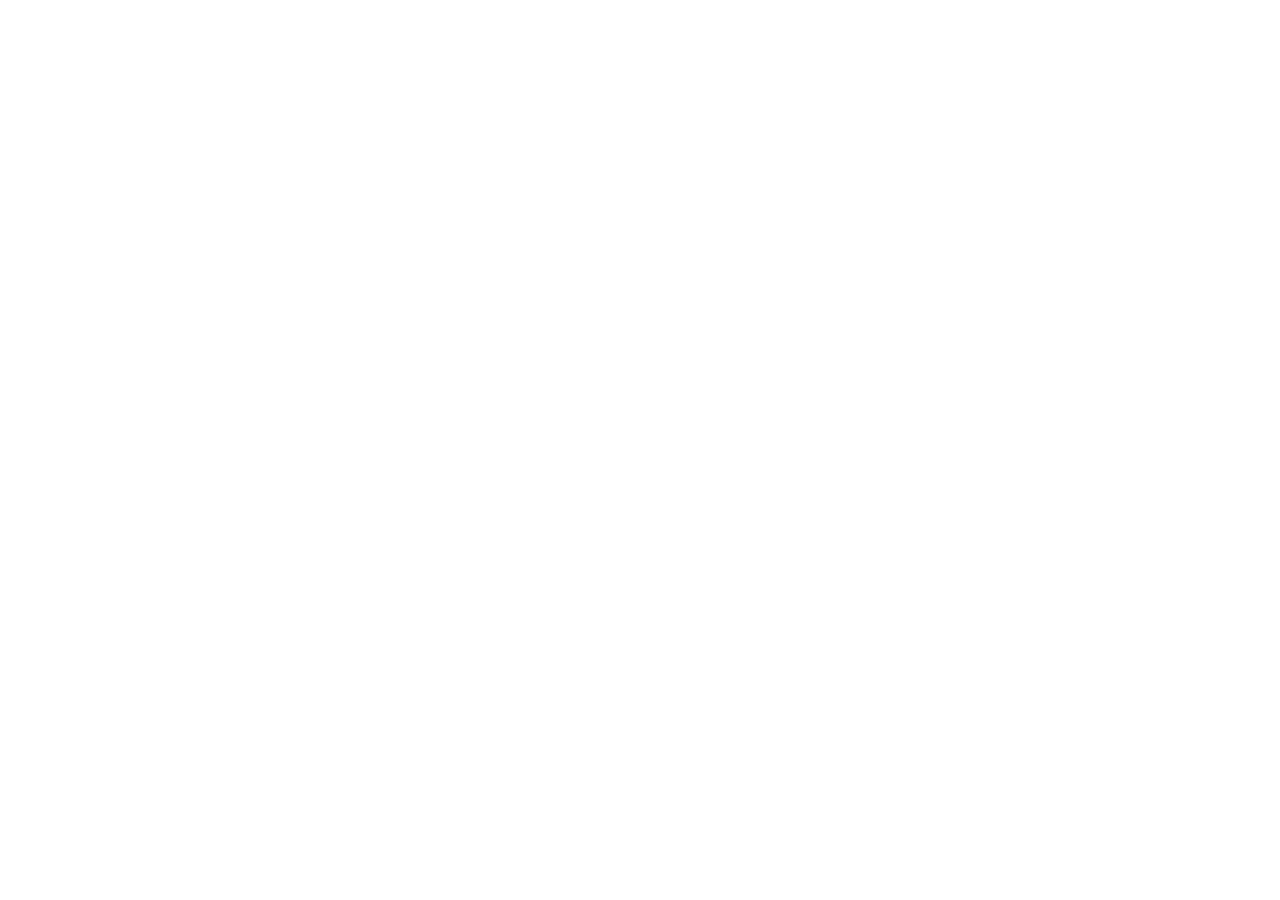
==== index.html @ 50081921 "Site updated: 2024-03-27 17:38:12" ====
<!DOCTYPE html>
<html lang="zh-Hans">

<head>
  <meta http-equiv="content-type" content="text/html; charset=utf-8">
<meta name="x5-fullscreen" content="true">
<meta name="full-screen" content="yes">
<meta name="theme-color" content="#317EFB" />
<meta content="width=device-width, initial-scale=1.0, maximum-scale=5.0, user-scalable=0" name="viewport">
<meta name="description" content="programming">
<meta property="og:type" content="website">
<meta property="og:title" content="Myblog">
<meta property="og:url" content="https://didiaoww.github.io/rpc.github.io/index.html">
<meta property="og:site_name" content="Myblog">
<meta property="og:description" content="programming">
<meta property="og:locale">
<meta property="article:author" content="rpc">
<meta name="twitter:card" content="summary">


<title >Myblog</title>

<!-- Favicon -->

    <link href='/rpc.github.io/img/Image_1709825479120.jpg?v=2.1.0-beta.2' rel='icon' type='image/png' sizes='16x16' ></link>


    <link href='/rpc.github.io/img/Image_1709825479120.jpg?v=2.1.0-beta.2' rel='icon' type='image/png' sizes='32x32' ></link>




<!-- Plugin -->




    
<link rel="stylesheet" href="/rpc.github.io/css/plugins/bootstrap.row.css">

    
<link rel="stylesheet" href="https://unpkg.com/@fancyapps/ui@4.0/dist/fancybox.css">

    
    




<!-- Icon -->

    
<link rel="stylesheet" href="/rpc.github.io/css/plugins/font-awesome.min.css">




<!-- Variable -->
<script>window.ASYNC_CONFIG = {"hostname":"didiaoww.github.io","author":"rpc","root":"/rpc.github.io/","typed_text":[" good study,day day up"],"theme_version":"2.1.0-beta.2","theme":{"switch":true,"default":"style-light"},"favicon":{"logo":"/img/Image_1709825479120.jpg","icon16":"/img/Image_1709825479120.jpg","icon32":"/img/Image_1709825479120.jpg","appleTouchIcon":null,"webmanifest":null,"visibilitychange":false,"hidden":"/failure.ico","showText":"(/≧▽≦/)咦！又好了！","hideText":"(●—●)喔哟，崩溃啦！"},"i18n":{"placeholder":"搜索文章...","empty":"找不到您查询的内容: ${query}","hits":"找到 ${hits} 条结果","hits_time":"找到 ${hits} 条结果（用时 ${time} 毫秒）","author":"本文作者：","copyright_link":"本文链接：","copyright_license_title":"版权声明：","copyright_license_content":"本博客所有文章除特别声明外，均默认采用 undefined 许可协议。","copy_success":"复制成功","copy_failure":"复制失败","open_read_mode":"进入阅读模式","exit_read_mode":"退出阅读模式","notice_outdate_message":"距离上次更新已经 undefined 天了, 文章内容可能已经过时。","just":"刚刚","min":"分钟前","hour":"小时前","day":"天前","month":"个月前"},"swup":false,"plugin":{"flickr_justified_gallery":"https://unpkg.com/flickr-justified-gallery@latest/dist/fjGallery.min.js"},"icons":{"sun":"far fa-sun","moon":"far fa-moon","play":"fas fa-play","email":"far fa-envelope","next":"fas fa-arrow-right","calendar":"far fa-calendar-alt","clock":"far fa-clock","user":"far fa-user","back_top":"fas fa-arrow-up","close":"fas fa-times","search":"fas fa-search","reward":"fas fa-hand-holding-usd","user_tag":"fas fa-user-alt","toc_tag":"fas fa-th-list","read":"fas fa-book-reader","arrows":"fas fa-arrows-alt-h","double_arrows":"fas fa-angle-double-down","copy":"fas fa-copy"},"icontype":"font","highlight":{"plugin":"prismjs","theme":true,"copy":true,"lang":true,"title":"default","height_limit":false}};</script>
<script id="async-page-config">window.PAGE_CONFIG = {"isPost":false,"isHome":true,"postUpdate":"2024-03-27 17:38:06"};</script>

<!-- Theme mode css -->
<link data-swup-theme rel="stylesheet" href="/rpc.github.io/css/index.css?v=2.1.0-beta.2" id="trm-switch-style">
<script>
    let defaultMode = ASYNC_CONFIG.theme.default !=='auto' ?  ASYNC_CONFIG.theme.default : (window.matchMedia("(prefers-color-scheme: light)").matches ? 'style-light' : 'style-dark')
    let catchMode = localStorage.getItem('theme-mode') || defaultMode;
    let type = catchMode === 'style-dark' ? 'add' : 'remove';
    document.documentElement.classList[type]('dark')
</script>

<!-- CDN -->


    
    



<!-- Site Analytics -->
 
<meta name="generator" content="Hexo 7.1.1"></head>

<body>

  <!-- app wrapper -->
  <div class="trm-app-frame">

    <!-- page preloader -->
    <div class="trm-preloader">
    <div class="trm-holder">
        <div class="preloader">
            <div></div>
            <div></div>
            <div></div>
            <div></div>
            <div></div>
            <div></div>
            <div></div>
            <div></div>
            <div></div>
            <div></div>
        </div>
    </div>
</div>
    <!-- page preloader end -->

    <!-- change mode preloader -->
    <div class="trm-mode-swich-animation-frame">
    <div class="trm-mode-swich-animation">
        <i class="i-sun"><i class="iconfont far fa-sun"></i></i>
        <div class="trm-horizon"></div>
        <i class="i-moon"><i class="iconfont far fa-moon"></i></i>
    </div>
</div>
    <!-- change mode preloader end -->

      <!-- scroll container -->
      <div id="trm-dynamic-content" class="trm-swup-animation">
        <div id="trm-scroll-container" class="trm-scroll-container" style="opacity: 0">
            <!-- top bar -->
            <header class="trm-top-bar">
	<div class="container">
		<div class="trm-left-side">
			<!-- logo -->
<a href="/rpc.github.io/" class="trm-logo-frame trm-anima-link">
    
        <img alt="logo" src="/rpc.github.io/img/Image_1709825479120.jpg">
    
    
        <div class="trm-logo-text">
            r<span>pc</span>
        </div>
    
</a>
<!-- logo end -->
		</div>
		<div class="trm-right-side">
			<!-- menu -->
<div class="trm-menu">
    <nav>
        <ul>
            
            <li class="menu-item-has-children current-menu-item">
                <a  href="/rpc.github.io/" target="">
                    首页
                </a>
                
            </li>
            
            <li class="menu-item-has-children ">
                <a  href="/rpc.github.io/archives/" target="">
                    归档
                </a>
                
            </li>
            
        </ul>
    </nav>
</div>
<!-- menu end -->
			
    <!-- mode switcher place -->
    <div class="trm-mode-switcher-place">
        <div class="trm-mode-switcher">
            <i class="iconfont far fa-sun"></i>
            <input class="tgl tgl-light" id="trm-swich" type="checkbox">
            <label class="trm-swich" for="trm-swich"></label>
            <i class="iconfont far fa-moon"></i>
        </div>
    </div>
    <!-- mode switcher place end -->

			
		</div>
		<div class="trm-menu-btn">
			<span></span>
		</div>
	</div>
</header>
            <!-- top bar end -->

            <!-- body -->
            <div class="trm-content-start">
    <!-- banner -->
    <div class="trm-banner">
    
    <!-- banner cover -->
    <img style="object-position:top;object-fit:cover;" alt="banner" class="trm-banner-cover" src="/rpc.github.io/img/banner.png">
    <!-- banner cover end -->
    

    <!-- banner content -->
    <div class="trm-banner-content trm-overlay">
        <div class="container">
            <div class="row">
                
                <div class="col-lg-4"></div>
                
                <div class="col-lg-8">

                    <!-- banner title -->
                    <div class="trm-banner-text ">
                        <div class="trm-label trm-mb-20">
                            Hi my new friend!
                        </div>
                        <h1 class="trm-mb-30 trm-hsmb-font">
                            树深时见鹿，<br>溪午不闻钟。
                        </h1>

                        
                            <ul class="trm-breadcrumbs trm-label">
                                <li>
                                    <a href="/rpc.github.io/" class="trm-anima-link">Home</a>
                                </li>
                                <li>
                                    <span>
                                        index.html
                                    </span>
                                </li>
                            </ul>
                        
                    </div>
                    <!-- banner title end -->

                    <!-- scroll hint -->
                    <span id="scroll-triger" class="trm-scroll-hint-frame">
                        <div class="trm-scroll-hint"></div>
                        <span class="trm-label">Scroll down</span>
                    </span>
                    <!-- scroll hint end -->

                </div>
            </div>
        </div>
    </div>
    <!-- banner content end -->
</div>
    <!-- banner end -->
    <div class="container">
        <div class="row">
            
                <div id="page-sidebar" class="col-lg-4 hidden-sm">
                    <!-- main card -->
                    <div class="trm-main-card-frame trm-sidebar">
    <div class="trm-main-card"> 
        <!-- card header -->
<div class="trm-mc-header">
    <div class="trm-avatar-frame trm-mb-20">
        <img alt="Avatar" class="trm-avatar" src="/rpc.github.io/img/Image_1709819783188.jpg">
    </div>
    <h5 class="trm-name trm-mb-15">
        低调
    </h5>
    
        <div class="trm-label">
            good
            <span class="trm-typed-text">
                <!-- Words for theme.user.typedText -->
            </span>
        </div>
    
</div>
<!-- card header end -->
        <!-- sidebar social -->

<div class="trm-divider trm-mb-40 trm-mt-40"></div>
<div class="trm-social">
    
        <a href="https://github.com" title="Github" rel="nofollow" target="_blank">
            <i class="iconfont fab fa-github"></i>
        </a>
    
</div>

<!-- sidebar social end -->
        <!-- info -->
<div class="trm-divider trm-mb-40 trm-mt-40"></div>
<ul class="trm-table trm-mb-20">
    
        <li>
            <div class="trm-label">
                come on:
            </div>
            <div class="trm-label trm-label-light">
                up
            </div>
        </li>
    
</ul>
<!-- info end -->

        
    <div class="trm-divider trm-mb-40 trm-mt-40"></div>
    <!-- action button -->
    <div class="text-center">
        <a href="mailto:admin@imalun.com" class="trm-btn">
            联系我
            <i class="iconfont far fa-envelope"></i>
        </a>
    </div>
    <!-- action button end -->

    </div>
</div>
                    <!-- main card end -->
                </div>
            
            <div id="page-content" class="col-lg-8">
                <div class="trm-content" id="trm-content">
                    <!-- categories -->

    <div class="row hidden-sm">
        
        
    </div>

<!-- categories end -->

<!-- newest publications -->
<div class="row">
    
        <div class="col-lg-12">
            <!-- title -->
            <h5 class="trm-title-with-divider">
                最近发布 
                <span data-number="01"></span>
            </h5>
        </div>
    
    
        <div class="col-lg-6">
    <div class="trm-blog-card trm-scroll-animation">
        <a href="/rpc.github.io/2024/03/27/%E5%AD%A6%E4%B9%A0/" class="trm-cover-frame trm-anima-link">
            
            
                <img alt="cover" class="no-fancybox" src="https://www.logosc.cn/uploads/resources/2018/11/29/1543459457_thumb.jpg">
            
        </a>
        
            <div class="trm-top">置顶</div>
        
        <div class="trm-card-descr">
            <div class="trm-label trm-category trm-mb-20">
                <a href=" #.">
                    未分类
                </a>
            </div>
            <h5>
                <a href="/rpc.github.io/2024/03/27/%E5%AD%A6%E4%B9%A0/" class="trm-anima-link">
                    3.27学习内容
                </a>
            </h5>
            <div class="trm-divider trm-mb-20 trm-mt-20"></div>
            <ul class="trm-card-data trm-label">
                <li>24/03/27</li>
                <li>17:03</li>
                
                
            </ul>
        </div>
    </div>
</div>
    
</div>
<!-- newest publications end -->


    <div class="trm-pagination">
        <span class="page-number current">1</span>
    </div>


                    <div class="trm-divider footer-divider"></div>

                    <!-- footer -->
                    <footer class="trm-scroll-animation">

    

    

    
        <div class="trm-footer-item">
            <span>
                由 <a href="https://hexo.io" target="_blank" rel="noopener">Hexo</a> 驱动 v7.1.1
            </span>
            <span class="footer-separator" data-separator=" | "></span>
            <span> 
                主题 - 
                <a rel="noopener" href='https://github.com/MaLuns/hexo-theme-async' target='_blank'>Async</a>
                v2.1.0-beta.2
            </span>
        </div>
      

     

     
</footer>
 
                    <!-- footer end -->

                </div>
            </div>
        </div>
    </div>
</div>
            <!-- body end -->

            

            
<div class="trm-fixed-container">
    
        <div class="trm-fixed-btn post-toc-btn" data-title="目录">
            <i class="iconfont fas fa-th-list"></i>
        </div>
    
    
    
    <div id="trm-back-top" class="trm-fixed-btn" data-title="回到顶部">
        <i class="iconfont fas fa-arrow-up"></i>
    </div>
</div>
        </div>
      </div>
      <!-- scroll container end -->
  </div>
  <!-- app wrapper end -->

  
  <!-- Plugin -->




    
    
<script src="https://unpkg.com/@fancyapps/ui@4.0/dist/fancybox.umd.js"></script>

    

    
        <script src="/rpc.github.io/js/plugins/typing.js?v=2.1.0-beta.2"></script>
    

    

    <!-- 数学公式 -->
    

    <!-- 评论插件 -->
    



<!-- CDN -->


    

    

    




    <!-- Service Worker -->
    
    <!-- baidu push -->
    


<script id="async-script" src="/rpc.github.io/js/main.js?v=2.1.0-beta.2"></script>

</body>

</html>
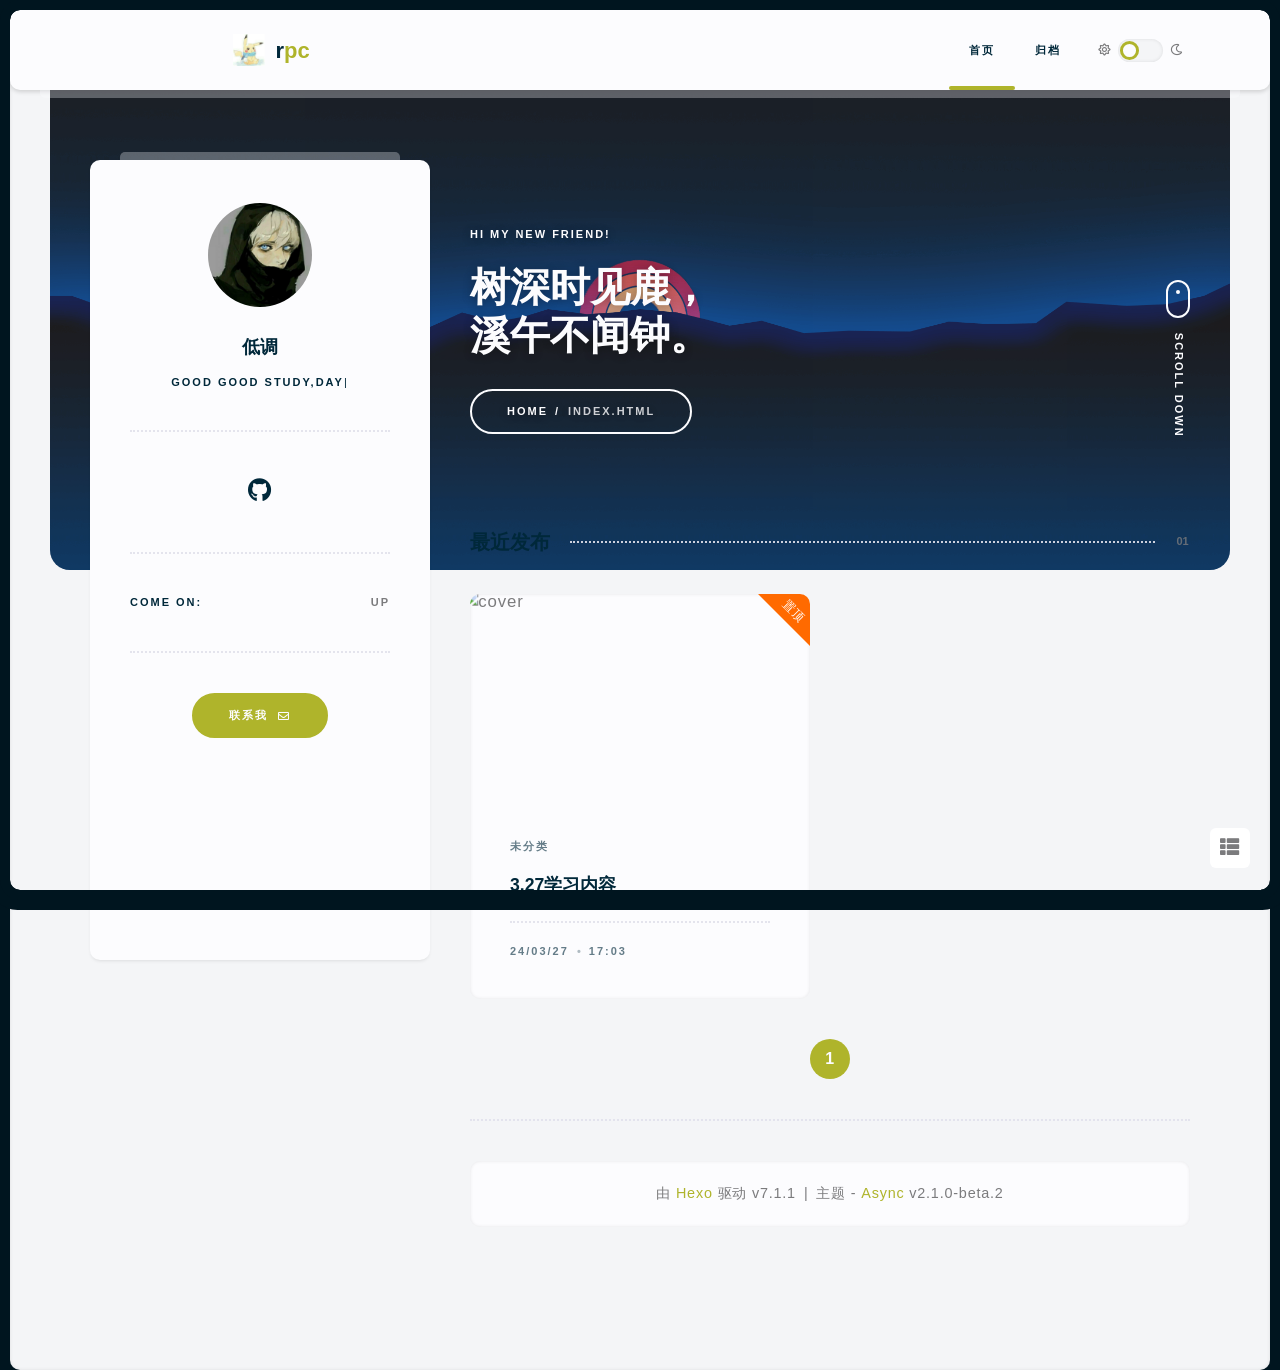
==== commit 18aae8a5: "Site updated: 2024-04-10 13:56:00" ====
--- a/index.html
+++ b/index.html
@@ -10,7 +10,7 @@
 <meta name="description" content="programming">
 <meta property="og:type" content="website">
 <meta property="og:title" content="Myblog">
-<meta property="og:url" content="https://didiaoww.github.io/rpc.github.io/index.html">
+<meta property="og:url" content="https://didiaoww.github.io/index.html">
 <meta property="og:site_name" content="Myblog">
 <meta property="og:description" content="programming">
 <meta property="og:locale">
@@ -22,10 +22,10 @@
 
 <!-- Favicon -->
 
-    <link href='/rpc.github.io/img/Image_1709825479120.jpg?v=2.1.0-beta.2' rel='icon' type='image/png' sizes='16x16' ></link>
-
-
-    <link href='/rpc.github.io/img/Image_1709825479120.jpg?v=2.1.0-beta.2' rel='icon' type='image/png' sizes='32x32' ></link>
+    <link href='/img/Image_1709825479120.jpg?v=2.1.0-beta.2' rel='icon' type='image/png' sizes='16x16' ></link>
+
+
+    <link href='/img/Image_1709825479120.jpg?v=2.1.0-beta.2' rel='icon' type='image/png' sizes='32x32' ></link>
 
 
 
@@ -36,7 +36,7 @@
 
 
     
-<link rel="stylesheet" href="/rpc.github.io/css/plugins/bootstrap.row.css">
+<link rel="stylesheet" href="/css/plugins/bootstrap.row.css">
 
     
 <link rel="stylesheet" href="https://unpkg.com/@fancyapps/ui@4.0/dist/fancybox.css">
@@ -50,17 +50,17 @@
 <!-- Icon -->
 
     
-<link rel="stylesheet" href="/rpc.github.io/css/plugins/font-awesome.min.css">
+<link rel="stylesheet" href="/css/plugins/font-awesome.min.css">
 
 
 
 
 <!-- Variable -->
-<script>window.ASYNC_CONFIG = {"hostname":"didiaoww.github.io","author":"rpc","root":"/rpc.github.io/","typed_text":[" good study,day day up"],"theme_version":"2.1.0-beta.2","theme":{"switch":true,"default":"style-light"},"favicon":{"logo":"/img/Image_1709825479120.jpg","icon16":"/img/Image_1709825479120.jpg","icon32":"/img/Image_1709825479120.jpg","appleTouchIcon":null,"webmanifest":null,"visibilitychange":false,"hidden":"/failure.ico","showText":"(/≧▽≦/)咦！又好了！","hideText":"(●—●)喔哟，崩溃啦！"},"i18n":{"placeholder":"搜索文章...","empty":"找不到您查询的内容: ${query}","hits":"找到 ${hits} 条结果","hits_time":"找到 ${hits} 条结果（用时 ${time} 毫秒）","author":"本文作者：","copyright_link":"本文链接：","copyright_license_title":"版权声明：","copyright_license_content":"本博客所有文章除特别声明外，均默认采用 undefined 许可协议。","copy_success":"复制成功","copy_failure":"复制失败","open_read_mode":"进入阅读模式","exit_read_mode":"退出阅读模式","notice_outdate_message":"距离上次更新已经 undefined 天了, 文章内容可能已经过时。","just":"刚刚","min":"分钟前","hour":"小时前","day":"天前","month":"个月前"},"swup":false,"plugin":{"flickr_justified_gallery":"https://unpkg.com/flickr-justified-gallery@latest/dist/fjGallery.min.js"},"icons":{"sun":"far fa-sun","moon":"far fa-moon","play":"fas fa-play","email":"far fa-envelope","next":"fas fa-arrow-right","calendar":"far fa-calendar-alt","clock":"far fa-clock","user":"far fa-user","back_top":"fas fa-arrow-up","close":"fas fa-times","search":"fas fa-search","reward":"fas fa-hand-holding-usd","user_tag":"fas fa-user-alt","toc_tag":"fas fa-th-list","read":"fas fa-book-reader","arrows":"fas fa-arrows-alt-h","double_arrows":"fas fa-angle-double-down","copy":"fas fa-copy"},"icontype":"font","highlight":{"plugin":"prismjs","theme":true,"copy":true,"lang":true,"title":"default","height_limit":false}};</script>
-<script id="async-page-config">window.PAGE_CONFIG = {"isPost":false,"isHome":true,"postUpdate":"2024-03-27 17:38:06"};</script>
+<script>window.ASYNC_CONFIG = {"hostname":"didiaoww.github.io","author":"rpc","root":"/","typed_text":[" good study,day day up"],"theme_version":"2.1.0-beta.2","theme":{"switch":true,"default":"style-light"},"favicon":{"logo":"/img/Image_1709825479120.jpg","icon16":"/img/Image_1709825479120.jpg","icon32":"/img/Image_1709825479120.jpg","appleTouchIcon":null,"webmanifest":null,"visibilitychange":false,"hidden":"/failure.ico","showText":"(/≧▽≦/)咦！又好了！","hideText":"(●—●)喔哟，崩溃啦！"},"i18n":{"placeholder":"搜索文章...","empty":"找不到您查询的内容: ${query}","hits":"找到 ${hits} 条结果","hits_time":"找到 ${hits} 条结果（用时 ${time} 毫秒）","author":"本文作者：","copyright_link":"本文链接：","copyright_license_title":"版权声明：","copyright_license_content":"本博客所有文章除特别声明外，均默认采用 undefined 许可协议。","copy_success":"复制成功","copy_failure":"复制失败","open_read_mode":"进入阅读模式","exit_read_mode":"退出阅读模式","notice_outdate_message":"距离上次更新已经 undefined 天了, 文章内容可能已经过时。","just":"刚刚","min":"分钟前","hour":"小时前","day":"天前","month":"个月前"},"swup":false,"plugin":{"flickr_justified_gallery":"https://unpkg.com/flickr-justified-gallery@latest/dist/fjGallery.min.js"},"icons":{"sun":"far fa-sun","moon":"far fa-moon","play":"fas fa-play","email":"far fa-envelope","next":"fas fa-arrow-right","calendar":"far fa-calendar-alt","clock":"far fa-clock","user":"far fa-user","back_top":"fas fa-arrow-up","close":"fas fa-times","search":"fas fa-search","reward":"fas fa-hand-holding-usd","user_tag":"fas fa-user-alt","toc_tag":"fas fa-th-list","read":"fas fa-book-reader","arrows":"fas fa-arrows-alt-h","double_arrows":"fas fa-angle-double-down","copy":"fas fa-copy"},"icontype":"font","highlight":{"plugin":"prismjs","theme":true,"copy":true,"lang":true,"title":"default","height_limit":false}};</script>
+<script id="async-page-config">window.PAGE_CONFIG = {"isPost":false,"isHome":true,"postUpdate":"2024-04-10 13:55:56"};</script>
 
 <!-- Theme mode css -->
-<link data-swup-theme rel="stylesheet" href="/rpc.github.io/css/index.css?v=2.1.0-beta.2" id="trm-switch-style">
+<link data-swup-theme rel="stylesheet" href="/css/index.css?v=2.1.0-beta.2" id="trm-switch-style">
 <script>
     let defaultMode = ASYNC_CONFIG.theme.default !=='auto' ?  ASYNC_CONFIG.theme.default : (window.matchMedia("(prefers-color-scheme: light)").matches ? 'style-light' : 'style-dark')
     let catchMode = localStorage.getItem('theme-mode') || defaultMode;
@@ -122,9 +122,9 @@
 	<div class="container">
 		<div class="trm-left-side">
 			<!-- logo -->
-<a href="/rpc.github.io/" class="trm-logo-frame trm-anima-link">
-    
-        <img alt="logo" src="/rpc.github.io/img/Image_1709825479120.jpg">
+<a href="/" class="trm-logo-frame trm-anima-link">
+    
+        <img alt="logo" src="/img/Image_1709825479120.jpg">
     
     
         <div class="trm-logo-text">
@@ -141,14 +141,14 @@
         <ul>
             
             <li class="menu-item-has-children current-menu-item">
-                <a  href="/rpc.github.io/" target="">
+                <a  href="/" target="">
                     首页
                 </a>
                 
             </li>
             
             <li class="menu-item-has-children ">
-                <a  href="/rpc.github.io/archives/" target="">
+                <a  href="/archives/" target="">
                     归档
                 </a>
                 
@@ -185,7 +185,7 @@
     <div class="trm-banner">
     
     <!-- banner cover -->
-    <img style="object-position:top;object-fit:cover;" alt="banner" class="trm-banner-cover" src="/rpc.github.io/img/banner.png">
+    <img style="object-position:top;object-fit:cover;" alt="banner" class="trm-banner-cover" src="/img/banner.png">
     <!-- banner cover end -->
     
 
@@ -210,7 +210,7 @@
                         
                             <ul class="trm-breadcrumbs trm-label">
                                 <li>
-                                    <a href="/rpc.github.io/" class="trm-anima-link">Home</a>
+                                    <a href="/" class="trm-anima-link">Home</a>
                                 </li>
                                 <li>
                                     <span>
@@ -246,7 +246,7 @@
         <!-- card header -->
 <div class="trm-mc-header">
     <div class="trm-avatar-frame trm-mb-20">
-        <img alt="Avatar" class="trm-avatar" src="/rpc.github.io/img/Image_1709819783188.jpg">
+        <img alt="Avatar" class="trm-avatar" src="/img/Image_1709819783188.jpg">
     </div>
     <h5 class="trm-name trm-mb-15">
         低调
@@ -330,7 +330,7 @@
     
         <div class="col-lg-6">
     <div class="trm-blog-card trm-scroll-animation">
-        <a href="/rpc.github.io/2024/03/27/%E5%AD%A6%E4%B9%A0/" class="trm-cover-frame trm-anima-link">
+        <a href="/2024/03/27/3.27%E5%AD%A6%E4%B9%A0/" class="trm-cover-frame trm-anima-link">
             
             
                 <img alt="cover" class="no-fancybox" src="https://www.logosc.cn/uploads/resources/2018/11/29/1543459457_thumb.jpg">
@@ -346,7 +346,7 @@
                 </a>
             </div>
             <h5>
-                <a href="/rpc.github.io/2024/03/27/%E5%AD%A6%E4%B9%A0/" class="trm-anima-link">
+                <a href="/2024/03/27/3.27%E5%AD%A6%E4%B9%A0/" class="trm-anima-link">
                     3.27学习内容
                 </a>
             </h5>
@@ -441,7 +441,7 @@
     
 
     
-        <script src="/rpc.github.io/js/plugins/typing.js?v=2.1.0-beta.2"></script>
+        <script src="/js/plugins/typing.js?v=2.1.0-beta.2"></script>
     
 
     
@@ -472,7 +472,7 @@
     
 
 
-<script id="async-script" src="/rpc.github.io/js/main.js?v=2.1.0-beta.2"></script>
+<script id="async-script" src="/js/main.js?v=2.1.0-beta.2"></script>
 
 </body>
 
--- a/css/index.css
+++ b/css/index.css
@@ -0,0 +1,3284 @@
+:root .trm-dark-icon {
+  display: none;
+}
+:root.dark .trm-dark-icon {
+  display: block;
+}
+:root.dark .trm-light-icon {
+  display: none;
+}
+:root {
+  --primary: #afb42b;
+  --primary-70: rgba(175, 180, 43, 0.7);
+  --primary-50: rgba(175, 180, 43, 0.5);
+  --primary-30: rgba(175, 180, 43, 0.3);
+  --primary-weak: #c0ca33;
+  --primary-weak-50: rgba(192, 202, 51, 0.5);
+  --body-color: #7B7B7D;
+  --body-color-5: rgba(123, 123, 125, 0.05);
+  --body-bg-color: #00151f;
+  --theme-color: #00283a;
+  --theme-bg-color: #fcfcfe;
+  --theme-bg-color-80: rgba(252, 252, 254, 0.8);
+  --theme-bg2-color: #f4f5f7;
+  --box-shadow: 0 2px 4px -2px rgba(0, 0, 0, 0.15);
+  --box-shadow2: inset 0 0 4px -1px rgba(0, 0, 0, 0.15);
+  --border-dotted: dotted 2px rgba(225, 225, 235, 0.9);
+  --preloader-background: #00283A;
+  --top-bar-box-shadow: 0 2px 4px 0 rgba(0, 0, 0, 0.15);
+  --card-padding: 40px;
+  --card-bottom-card: 40px;
+  --card-border-radius: 10px;
+  --card-top-color: #ffffff;
+  --card-top-bg-color: #ff6a00;
+  --card-cover-bg-color: #e9e9e9;
+  --tabele-thead-bg-color: rgba(153, 169, 191, 0.1);
+  --tabele-thead-border-color: #eee;
+  --tab-border-color: #f1f1f1;
+  --tab-botton-bg-color: #f1f1f1;
+  --tab-botton-color: #7B7B7D;
+  --tab-button-hover-bg-color: #eeeeee;
+  --tab-button-active-bg-color: #ffffff;
+  --fixed-button-bg-color: #ffffff;
+  --fixed-button-color: #7B7B7D;
+  --code-bg-color: #f1f1f1;
+  --code-color: #476582;
+  --notice-outdate-bg: #ffe6e6;
+  --notice-outdate-color: #ff6666;
+  --notice-outdate-border: #ff8080;
+  --scroll-progress-bg-color: linear-gradient(#ffdddd, #e9ddff);
+}
+:root.dark {
+  --primary: #afb42b;
+  --primary-70: rgba(175, 180, 43, 0.7);
+  --primary-50: rgba(175, 180, 43, 0.5);
+  --primary-30: rgba(175, 180, 43, 0.3);
+  --primary-weak: #c0ca33;
+  --primary-weak-50: rgba(192, 202, 51, 0.5);
+  --body-color: #cccdcfb3;
+  --body-color-5: rgba(204, 205, 207, 0.05);
+  --body-bg-color: #00151f;
+  --theme-color: #dedee0;
+  --theme-bg-color: #00283a;
+  --theme-bg-color-80: rgba(0, 40, 58, 0.8);
+  --theme-bg2-color: #02162b;
+  --box-shadow: 0 2px 4px -2px rgba(0, 0, 0, 0.6);
+  --box-shadow2: inset 0 0 4px -1px rgba(0, 0, 0, 0.6);
+  --border-dotted: dotted 2px rgba(225, 225, 235, 0.15);
+  --preloader-background: #dedee0;
+  --top-bar-box-shadow: 0 2px 4px 0 rgba(0, 0, 0, 0.6);
+  --card-cover-bg-color: #162e38;
+  --tabele-thead-bg-color: #525f663d;
+  --tabele-thead-border-color: #ffffff1c;
+  --tab-border-color: #063c54;
+  --tab-botton-bg-color: #063c54;
+  --tab-botton-color: #dedee0;
+  --tab-button-hover-bg-color: #003146;
+  --tab-button-active-bg-color: #042838;
+  --fixed-button-bg-color: #063c54;
+  --fixed-button-color: #dedee0;
+  --code-bg-color: #3a3a3a;
+  --code-color: #c9def1;
+  --notice-outdate-bg: #403131;
+  --notice-outdate-color: #ff6565;
+  --notice-outdate-border: #bb1e1e;
+  --scroll-progress-bg-color: linear-gradient(#82df7a80, #82df7a80);
+}
+/* @media (prefers-color-scheme: dark) {
+    :root {
+        .dark()
+    }
+} */
+@media (max-width: 768px) {
+  :root {
+    --card-padding: 20px;
+    --card-bottom-card: 20px;
+    --card-border-radius: 6px;
+  }
+  :root blockquote:before {
+    top: 0;
+  }
+}
+*,
+::after,
+::before {
+  box-sizing: border-box;
+}
+body {
+  font-weight: 500;
+  color: var(--body-color, #7B7B7D);
+  background-color: var(--body-bg-color);
+  letter-spacing: 0.05em;
+  overflow-x: hidden;
+  overflow-y: overlay;
+  margin: 0;
+  padding: 10px;
+  height: 100vh;
+  scroll-behavior: smooth;
+  -webkit-font-smoothing: antialiased;
+}
+body::before {
+  content: '';
+  position: fixed;
+  left: 10px;
+  top: 10px;
+  width: calc(100% - 20px);
+  height: calc(100% - 20px);
+  z-index: 9999;
+  pointer-events: none;
+  box-shadow: 0 0 0 20px var(--body-bg-color);
+  border-radius: 10px;
+  outline: var(--body-bg-color) solid 10px;
+}
+a,
+a:hover {
+  color: inherit;
+  text-decoration: none;
+}
+a:focus {
+  outline: inherit;
+}
+button {
+  cursor: pointer;
+}
+.h1,
+.h2,
+.h3,
+.h4,
+.h5,
+.h6,
+h1,
+h2,
+h3,
+h4,
+h5,
+h6 {
+  line-height: 1.2;
+  letter-spacing: 0;
+  font-weight: 800;
+  color: var(--theme-color, #00283a);
+  margin-bottom: 0;
+  margin-top: 0;
+}
+.h1,
+h1 {
+  font-size: 2.5rem;
+}
+.h2,
+h2 {
+  font-size: 2rem;
+}
+.h3,
+h3 {
+  font-size: 1.75rem;
+}
+.h4,
+h4 {
+  font-size: 1.5rem;
+}
+.h5,
+h5 {
+  font-size: 1.25rem;
+}
+.h6,
+h6 {
+  font-size: 1rem;
+}
+p {
+  margin: 0;
+}
+.trm-text-sm {
+  font-size: 12px;
+}
+.trm-text-lg {
+  font-size: 16px;
+}
+.trm-contrast {
+  color: var(--theme-color, #00283a) !important;
+  opacity: 1 !important;
+}
+.trm-accent-color {
+  color: var(--primary, #afb42b);
+}
+.trm-label {
+  text-transform: uppercase;
+  font-size: 11px;
+  font-weight: 700;
+  letter-spacing: 2px;
+  color: var(--theme-color, #00283a);
+  transition: all 0.4s ease-in-out;
+}
+.trm-label.trm-label-light {
+  color: var(--body-color, #7B7B7D);
+}
+.trm-label.trm-label-color {
+  color: var(--primary, #afb42b);
+}
+a.trm-label svg,
+a.trm-label i {
+  margin-left: 10px;
+}
+a.trm-label .arrow-right {
+  margin-left: 5px;
+  transition: all 0.4s ease-in-out;
+}
+a.trm-label:focus,
+a.trm-label:hover {
+  outline: inherit;
+  color: var(--primary, #afb42b);
+}
+a.trm-label:focus .arrow-right,
+a.trm-label:hover .arrow-right,
+a.trm-label:focus .arrow-right,
+a.trm-label:hover .arrow-right {
+  transform: translateX(5px);
+  color: inherit;
+}
+.trm-scroll-animation {
+  transform: translateY(30px) scale(1.02);
+  opacity: 0;
+  transition: all 0.6s ease-in-out;
+}
+.trm-scroll-animation.trm-active-el {
+  opacity: 1;
+  transform: translateY(0) scale(1);
+}
+.trm-swup-animation {
+  transition: all 0.6s ease-in-out;
+  transition-delay: 0.6s;
+}
+html.is-animating .trm-preloader {
+  opacity: 1;
+  transition-delay: 0s;
+  pointer-events: all;
+}
+html.is-animating .trm-swup-animation {
+  opacity: 0;
+  transition-delay: 0s;
+}
+.trm-p-10 {
+  padding: 10px !important;
+}
+.trm-p-20 {
+  padding: 20px !important;
+}
+.trm-p-30 {
+  padding: 30px !important;
+}
+.trm-mb-10 {
+  margin-bottom: 10px;
+}
+.trm-mb-15 {
+  margin-bottom: 15px;
+}
+.trm-mb-20 {
+  margin-bottom: 20px;
+}
+.trm-mb-30 {
+  margin-bottom: 30px;
+}
+.trm-mb-40 {
+  margin-bottom: 40px;
+}
+.trm-mt-10 {
+  margin-top: 10px;
+}
+.trm-mt-15 {
+  margin-top: 15px;
+}
+.trm-mt-20 {
+  margin-top: 20px;
+}
+.trm-mt-40 {
+  margin-top: 40px;
+}
+.trm-just-img {
+  width: 100%;
+  border-radius: 5px;
+}
+.trm-glow {
+  animation-duration: 2s;
+  animation-iteration-count: infinite;
+  animation-name: glowing;
+  animation-direction: alternate;
+}
+@keyframes glowing {
+  0% {
+    box-shadow: 0 0 0 transparent;
+  }
+  100% {
+    box-shadow: 0 0 20px var(--primary-30, #afb42b);
+  }
+}
+#trm-dynamic-content {
+  height: 100%;
+}
+.trm-scroll-container {
+  transition: opacity 0.6s;
+}
+.c-scrollbar {
+  width: 10px;
+  top: 8px;
+  bottom: 10px;
+  height: calc(100vh - 20px);
+}
+.c-scrollbar_thumb {
+  width: 4px;
+  right: 1px;
+  border-radius: 10px;
+  background-color: var(--primary, #afb42b);
+  opacity: 1;
+}
+.symbol-icon {
+  width: 1em;
+  height: 1em;
+  vertical-align: -0.15em;
+  fill: currentColor;
+  overflow: hidden;
+}
+.katex-display {
+  overflow-y: hidden;
+  overflow-x: auto;
+  padding: 0.5rem;
+}
+*::-webkit-selection,
+*::-moz-selection,
+*::selection {
+  color: var(--theme-color, #00283a);
+  background-color: var(--primary, #afb42b);
+}
+::-webkit-scrollbar {
+  width: 8px;
+  height: 8px;
+}
+::-webkit-scrollbar-thumb {
+  border-radius: 2px;
+  background-color: var(--primary-50, #afb42b);
+}
+::-webkit-scrollbar-track {
+  border-radius: 2px;
+  background-color: var(--body-bg-color);
+}
+.trm-preloader {
+  width: 100%;
+  height: 100vh;
+  position: fixed;
+  top: 0;
+  left: 0;
+  display: flex;
+  justify-content: center;
+  align-items: center;
+  opacity: 0;
+  pointer-events: none;
+  transition: all 0.6s ease-in-out;
+}
+.preloader {
+  width: 45px;
+  height: 45px;
+  position: absolute;
+  left: 50%;
+  top: 50%;
+  transform: translateX(-50%) translateY(-50%);
+  animation: rotatePreloader 1.5s infinite ease-in;
+}
+@keyframes rotatePreloader {
+  0% {
+    transform: translateX(-50%) translateY(-50%) rotateZ(0deg);
+  }
+  100% {
+    transform: translateX(-50%) translateY(-50%) rotateZ(-360deg);
+  }
+}
+.preloader div {
+  position: absolute;
+  width: 100%;
+  height: 100%;
+  opacity: 0;
+}
+.preloader div:before {
+  content: "";
+  position: absolute;
+  left: 50%;
+  top: 0;
+  width: 12%;
+  height: 12%;
+  background-color: var(--preloader-background, #00283A);
+  transform: translateX(-50%);
+  border-radius: 50%;
+}
+.preloader div:nth-child(1) {
+  transform: rotateZ(0deg);
+  animation: rotateCircle1 1.5s infinite linear;
+  z-index: 9;
+}
+@keyframes rotateCircle1 {
+  0% {
+    opacity: 0;
+  }
+  0% {
+    opacity: 1;
+    transform: rotateZ(36deg);
+  }
+  7% {
+    transform: rotateZ(0deg);
+  }
+  57% {
+    transform: rotateZ(0deg);
+  }
+  100% {
+    transform: rotateZ(-324deg);
+    opacity: 1;
+  }
+}
+.preloader div:nth-child(2) {
+  transform: rotateZ(36deg);
+  animation: rotateCircle2 1.5s infinite linear;
+  z-index: 8;
+}
+@keyframes rotateCircle2 {
+  5% {
+    opacity: 0;
+  }
+  5.0001% {
+    opacity: 1;
+    transform: rotateZ(0deg);
+  }
+  12% {
+    transform: rotateZ(-36deg);
+  }
+  62% {
+    transform: rotateZ(-36deg);
+  }
+  100% {
+    transform: rotateZ(-324deg);
+    opacity: 1;
+  }
+}
+.preloader div:nth-child(3) {
+  transform: rotateZ(72deg);
+  animation: rotateCircle3 1.5s infinite linear;
+  z-index: 7;
+}
+@keyframes rotateCircle3 {
+  10% {
+    opacity: 0;
+  }
+  10.0002% {
+    opacity: 1;
+    transform: rotateZ(-36deg);
+  }
+  17% {
+    transform: rotateZ(-72deg);
+  }
+  67% {
+    transform: rotateZ(-72deg);
+  }
+  100% {
+    transform: rotateZ(-324deg);
+    opacity: 1;
+  }
+}
+.preloader div:nth-child(4) {
+  transform: rotateZ(108deg);
+  animation: rotateCircle4 1.5s infinite linear;
+  z-index: 6;
+}
+@keyframes rotateCircle4 {
+  15% {
+    opacity: 0;
+  }
+  15.0003% {
+    opacity: 1;
+    transform: rotateZ(-72deg);
+  }
+  22% {
+    transform: rotateZ(-108deg);
+  }
+  72% {
+    transform: rotateZ(-108deg);
+  }
+  100% {
+    transform: rotateZ(-324deg);
+    opacity: 1;
+  }
+}
+.preloader div:nth-child(5) {
+  transform: rotateZ(144deg);
+  animation: rotateCircle5 1.5s infinite linear;
+  z-index: 5;
+}
+@keyframes rotateCircle5 {
+  20% {
+    opacity: 0;
+  }
+  20.0004% {
+    opacity: 1;
+    transform: rotateZ(-108deg);
+  }
+  27% {
+    transform: rotateZ(-144deg);
+  }
+  77% {
+    transform: rotateZ(-144deg);
+  }
+  100% {
+    transform: rotateZ(-324deg);
+    opacity: 1;
+  }
+}
+.preloader div:nth-child(6) {
+  transform: rotateZ(180deg);
+  animation: rotateCircle6 1.5s infinite linear;
+  z-index: 4;
+}
+@keyframes rotateCircle6 {
+  25% {
+    opacity: 0;
+  }
+  25.0005% {
+    opacity: 1;
+    transform: rotateZ(-144deg);
+  }
+  32% {
+    transform: rotateZ(-180deg);
+  }
+  82% {
+    transform: rotateZ(-180deg);
+  }
+  100% {
+    transform: rotateZ(-324deg);
+    opacity: 1;
+  }
+}
+.preloader div:nth-child(7) {
+  transform: rotateZ(216deg);
+  animation: rotateCircle7 1.5s infinite linear;
+  z-index: 3;
+}
+@keyframes rotateCircle7 {
+  30% {
+    opacity: 0;
+  }
+  30.0006% {
+    opacity: 1;
+    transform: rotateZ(-180deg);
+  }
+  37% {
+    transform: rotateZ(-216deg);
+  }
+  87% {
+    transform: rotateZ(-216deg);
+  }
+  100% {
+    transform: rotateZ(-324deg);
+    opacity: 1;
+  }
+}
+.preloader div:nth-child(8) {
+  transform: rotateZ(252deg);
+  animation: rotateCircle8 1.5s infinite linear;
+  z-index: 2;
+}
+@keyframes rotateCircle8 {
+  35% {
+    opacity: 0;
+  }
+  35.0007% {
+    opacity: 1;
+    transform: rotateZ(-216deg);
+  }
+  42% {
+    transform: rotateZ(-252deg);
+  }
+  92% {
+    transform: rotateZ(-252deg);
+  }
+  100% {
+    transform: rotateZ(-324deg);
+    opacity: 1;
+  }
+}
+.preloader div:nth-child(9) {
+  transform: rotateZ(288deg);
+  animation: rotateCircle9 1.5s infinite linear;
+  z-index: 1;
+}
+@keyframes rotateCircle9 {
+  40% {
+    opacity: 0;
+  }
+  40.0008% {
+    opacity: 1;
+    transform: rotateZ(-252deg);
+  }
+  47% {
+    transform: rotateZ(-288deg);
+  }
+  97% {
+    transform: rotateZ(-288deg);
+  }
+  100% {
+    transform: rotateZ(-324deg);
+    opacity: 1;
+  }
+}
+.preloader div:nth-child(10) {
+  transform: rotateZ(324deg);
+  animation: rotateCircle10 1.5s infinite linear;
+  z-index: 0;
+}
+@keyframes rotateCircle10 {
+  45% {
+    opacity: 0;
+  }
+  45.0009% {
+    opacity: 1;
+    transform: rotateZ(-288deg);
+  }
+  52% {
+    transform: rotateZ(-324deg);
+  }
+  102% {
+    transform: rotateZ(-324deg);
+  }
+  100% {
+    transform: rotateZ(-324deg);
+    opacity: 1;
+  }
+}
+.trm-app-frame {
+  border-radius: 10px;
+  width: 100%;
+  background-color: var(--theme-bg2-color, #f4f5f7);
+  box-shadow: var(--box-shadow2, 0 2px 4px -2px rgba(0, 0, 0, 0.15));
+  transition: all 0.4s ease-in-out;
+  /* .trm-hidden-switcher {
+        display: none;
+    } */
+}
+.trm-app-frame .trm-content-start {
+  margin: 0 40px;
+}
+.trm-app-frame .trm-content-start:before {
+  content: '';
+  position: absolute;
+  left: 30px;
+  top: -8px;
+  height: 8px;
+  width: calc(100% - 60px);
+  background-color: var(--theme-color, #00283a);
+  border-radius: 5px 5px 0 0;
+  opacity: 0.3;
+}
+.trm-app-frame .trm-content {
+  margin-top: -40px;
+  padding: 0 0 60px;
+  z-index: 0;
+  position: relative;
+  z-index: 1;
+}
+.trm-app-frame .container {
+  position: relative;
+}
+@media (max-width: 992px) {
+  body {
+    background-color: var(--theme-bg2-color, #f4f5f7);
+    overflow: hidden auto;
+    padding: 0;
+  }
+  .trm-app-frame {
+    height: unset;
+    border-radius: 0;
+  }
+  .trm-app-frame .trm-content-start {
+    margin: 0;
+    z-index: 999;
+  }
+  .trm-app-frame .trm-content {
+    margin-top: 40px;
+    padding: 0 0 40px;
+  }
+}
+@media (max-width: 768px) {
+  .trm-app-frame .container {
+    padding: 0 10px;
+  }
+  .trm-app-frame .trm-content {
+    margin-top: 20px;
+  }
+}
+.trm-top-bar {
+  position: fixed;
+  left: 0;
+  right: 0;
+  z-index: 9;
+  width: calc(100% - 20px);
+  height: 80px;
+  margin: 0 auto;
+  border-radius: var(--card-border-radius, 10px);
+  box-shadow: var(--top-bar-box-shadow, 0 2px 4px 0 rgba(0, 0, 0, 0.15));
+  background-color: var(--theme-bg-color, #fcfcfe);
+}
+.trm-top-bar:after {
+  content: '';
+  position: absolute;
+  left: 30px;
+  height: 8px;
+  width: calc(100% - 60px);
+  background-color: var(--theme-bg-color, #fcfcfe);
+  border-radius: 0 0 5px 5px;
+  opacity: 0.3;
+}
+.trm-top-bar .container {
+  display: flex;
+  justify-content: space-between;
+  align-items: center;
+}
+.trm-top-bar .container .trm-left-side {
+  height: 100%;
+  display: flex;
+  align-items: center;
+  justify-content: center;
+  width: 33%;
+}
+.trm-top-bar .container .trm-left-side .trm-logo-frame {
+  display: flex;
+  align-items: center;
+  height: 80px;
+}
+.trm-top-bar .container .trm-left-side .trm-logo-frame .trm-logo-text {
+  position: relative;
+  font-weight: 900;
+  font-size: 22px;
+  color: var(--theme-color, #00283a);
+  letter-spacing: 0;
+}
+.trm-top-bar .container .trm-left-side .trm-logo-frame .trm-logo-text span {
+  color: var(--primary, #afb42b);
+}
+.trm-top-bar .container .trm-left-side .trm-logo-frame img {
+  width: 32px;
+  margin-right: 10px;
+}
+.trm-top-bar .container .trm-right-side {
+  height: 100%;
+  display: flex;
+  align-items: center;
+  width: 66%;
+  justify-content: flex-end;
+}
+.trm-top-bar .container .trm-search-btn {
+  cursor: pointer;
+}
+.trm-top-bar .container .trm-mode-switcher-place + .trm-search-btn {
+  margin-left: 20px;
+}
+@media (max-width: 992px) {
+  .trm-top-bar {
+    border-radius: 0;
+    width: 100%;
+  }
+}
+@media (max-width: 1200px) {
+  .trm-top-bar .trm-logo-text {
+    display: none;
+  }
+  .trm-top-bar .container .trm-left-side {
+    justify-content: start;
+  }
+  .trm-top-bar .container .trm-right-side {
+    border-radius: 0 0 10px 10px;
+    padding: 0 0 40px;
+    display: flex;
+    flex-direction: column;
+    background-color: var(--theme-bg-color, #fcfcfe);
+    position: absolute;
+    z-index: -1;
+    top: 80px;
+    left: 0;
+    height: auto;
+    width: 100%;
+    opacity: 0;
+    pointer-events: none;
+    box-shadow: var(--top-bar-box-shadow, 0 2px 4px 0 rgba(0, 0, 0, 0.15));
+    transform: translateY(20px);
+    transition: all 0.4s ease-in-out;
+  }
+  .trm-top-bar .container .trm-right-side.trm-active {
+    opacity: 1;
+    pointer-events: all;
+    transform: translateY(0);
+  }
+}
+.trm-menu {
+  margin-right: 10px;
+}
+.trm-menu nav ul {
+  display: flex;
+  margin: 0;
+  padding: 0;
+}
+.trm-menu nav ul li {
+  height: 80px;
+  position: relative;
+  list-style-type: none;
+  display: flex;
+  justify-content: center;
+  align-items: center;
+}
+.trm-menu nav ul li:after {
+  content: '';
+  position: absolute;
+  bottom: 0;
+  border-radius: 10px;
+  height: 4px;
+  width: 0;
+  background-color: var(--primary, #afb42b);
+  transition: all 0.4s ease-in-out;
+}
+.trm-menu nav ul li a {
+  white-space: nowrap;
+  height: 100%;
+  width: 100%;
+  padding: 0 20px;
+  line-height: 80px;
+  color: var(--theme-color, #00283a);
+  text-transform: uppercase;
+  font-size: 11px;
+  letter-spacing: 2px;
+  font-weight: 700;
+  transition: all 0.4s ease-in-out;
+}
+.trm-menu nav ul li a:hover {
+  color: var(--primary, #afb42b);
+}
+.trm-menu nav ul li ul {
+  padding: 10px;
+  pointer-events: none;
+  background-color: var(--theme-bg-color, #fcfcfe);
+  opacity: 0;
+  transform: translateY(20px);
+  height: auto;
+  top: 80px;
+  left: -10px;
+  border-radius: 0 0 10px 10px;
+  box-shadow: var(--box-shadow2, 0 2px 4px -2px rgba(0, 0, 0, 0.15));
+  position: absolute;
+  z-index: 9;
+  display: flex;
+  flex-direction: column;
+  transition: all 0.4s ease-in-out;
+}
+.trm-menu nav ul li ul li {
+  height: 50px;
+  margin: 0;
+  justify-content: flex-start;
+}
+.trm-menu nav ul li ul li a {
+  line-height: 50px;
+}
+.trm-menu nav ul li ul li:after,
+.trm-menu nav ul li ul li:before {
+  display: none;
+}
+.trm-menu nav ul li:hover ul {
+  pointer-events: all;
+  opacity: 1;
+  transform: translateY(0);
+}
+.trm-menu nav ul li.current-item:after,
+.trm-menu nav ul li.current-menu-item:after {
+  width: 100%;
+}
+@media (max-width: 1200px) {
+  .trm-menu {
+    text-align: center;
+    margin: 0;
+    width: 100%;
+  }
+  .trm-menu nav {
+    width: 100%;
+  }
+  .trm-menu nav ul {
+    margin: 20px 0;
+    flex-direction: column;
+  }
+  .trm-menu nav ul li {
+    width: 100%;
+    height: auto;
+    display: block;
+  }
+  .trm-menu nav ul li:after {
+    display: none;
+  }
+  .trm-menu nav ul li a {
+    height: 50px;
+    line-height: 50px;
+  }
+  /* .trm-menu nav ul li.menu-item-has-children a {
+        pointer-events: none
+    }
+
+    .trm-menu nav ul li.menu-item-has-children ul li a {
+        pointer-events: all
+    } */
+  .trm-menu nav ul li.current-menu-item a {
+    color: var(--primary, #afb42b);
+  }
+  .trm-menu nav ul li.current-menu-item ul li a {
+    color: var(--theme-color, #00283a);
+  }
+  .trm-menu nav ul li ul {
+    border-radius: 0;
+    background-color: var(--theme-bg2-color, #f4f5f7);
+    top: 0;
+    left: 0;
+    width: 100%;
+    padding: 0;
+    position: relative;
+    overflow: hidden;
+    opacity: 1;
+    transform: none;
+    margin: 0;
+    pointer-events: all;
+    max-height: 0;
+    box-shadow: var(--box-shadow2, inset 0 0 4px -1px rgba(0, 0, 0, 0.15));
+  }
+  .trm-menu nav ul li:hover ul {
+    max-height: 300px;
+  }
+}
+.trm-menu-btn {
+  transform: scale(1.3);
+  margin-top: 2px;
+  padding: 8px 7px;
+  width: 30px;
+  height: 30px;
+  cursor: pointer;
+  display: none;
+  justify-content: center;
+  text-align: center;
+}
+.trm-menu-btn span {
+  position: relative;
+  margin: 5px 0 0;
+}
+.trm-menu-btn span:before {
+  position: absolute;
+  top: -5px;
+}
+.trm-menu-btn span:after {
+  position: absolute;
+  top: 5px;
+}
+.trm-menu-btn.trm-active span {
+  transform: rotate(45deg);
+}
+.trm-menu-btn.trm-active span:before {
+  transform: translate(0px, 5px) rotate(-90deg);
+}
+.trm-menu-btn.trm-active span:after {
+  transform: translate(0px, -5px) rotate(-90deg);
+}
+.trm-menu-btn span,
+.trm-menu-btn span:after,
+.trm-menu-btn span:before {
+  content: "";
+  display: block;
+  width: 15px;
+  height: 0.15em;
+  border-radius: 1px;
+  background: var(--theme-color, #00283a);
+  backface-visibility: hidden;
+  transition: all 0.4s ease-in-out;
+}
+@media (max-width: 1200px) {
+  .trm-menu-btn {
+    display: flex;
+  }
+}
+.trm-mode-switcher-place .trm-mode-switcher {
+  display: flex;
+  justify-content: center;
+  align-items: center;
+}
+.trm-mode-switcher-place .trm-mode-switcher svg,
+.trm-mode-switcher-place .trm-mode-switcher i {
+  margin: 0 7px;
+  font-size: 12px;
+}
+.trm-mode-switcher-place .trm-mode-switcher .tgl {
+  display: none;
+}
+.trm-mode-switcher-place .trm-mode-switcher .tgl,
+.trm-mode-switcher-place .trm-mode-switcher .tgl *,
+.trm-mode-switcher-place .trm-mode-switcher .tgl *:after,
+.trm-mode-switcher-place .trm-mode-switcher .tgl *:before,
+.trm-mode-switcher-place .trm-mode-switcher .tgl + .trm-swich,
+.trm-mode-switcher-place .trm-mode-switcher .tgl:after,
+.trm-mode-switcher-place .trm-mode-switcher .tgl:before {
+  box-sizing: border-box;
+}
+.trm-mode-switcher-place .trm-mode-switcher .tgl::selection,
+.trm-mode-switcher-place .trm-mode-switcher .tgl *::selection,
+.trm-mode-switcher-place .trm-mode-switcher .tgl *:after::selection,
+.trm-mode-switcher-place .trm-mode-switcher .tgl *:before::selection,
+.trm-mode-switcher-place .trm-mode-switcher .tgl + .trm-swich::selection,
+.trm-mode-switcher-place .trm-mode-switcher .tgl:after::selection,
+.trm-mode-switcher-place .trm-mode-switcher .tgl:before::selection {
+  background: 0;
+}
+.trm-mode-switcher-place .trm-mode-switcher .tgl + .trm-swich {
+  outline: 0;
+  display: block;
+  width: 45px;
+  height: 23px;
+  position: relative;
+  cursor: pointer;
+  user-select: none;
+}
+.trm-mode-switcher-place .trm-mode-switcher .tgl + .trm-swich:after,
+.trm-mode-switcher-place .trm-mode-switcher .tgl + .trm-swich:before {
+  position: relative;
+  display: block;
+  content: "";
+  width: 50%;
+  height: 100%;
+}
+.trm-mode-switcher-place .trm-mode-switcher .tgl + .trm-swich:after {
+  left: 0;
+}
+.trm-mode-switcher-place .trm-mode-switcher .tgl + .trm-swich:before {
+  display: none;
+}
+.trm-mode-switcher-place .trm-mode-switcher .tgl:checked + .trm-swich:after {
+  left: 50%;
+}
+.trm-mode-switcher-place .trm-mode-switcher .tgl-light + .trm-swich {
+  margin-bottom: 0;
+  box-shadow: var(--box-shadow2, inset 0 0 4px -1px rgba(0, 0, 0, 0.15));
+  background: var(--theme-bg2-color, #f4f5f7);
+  border-radius: 2em;
+  padding: 2px;
+  transition: all 0.4s ease-in-out;
+}
+.trm-mode-switcher-place .trm-mode-switcher .tgl-light + .trm-swich:after {
+  width: 47%;
+  border: solid 3px var(--primary, #afb42b);
+  border-radius: 50%;
+  background: var(--theme-bg-color, #fcfcfe);
+  transition: all 0.2s ease-in-out;
+}
+.trm-mode-swich-animation-frame {
+  position: fixed;
+  width: 100%;
+  height: 100%;
+  display: flex;
+  justify-content: center;
+  align-items: center;
+  opacity: 0;
+  pointer-events: none;
+  transition: all 0.4s ease-in-out;
+}
+.trm-mode-swich-animation-frame.trm-active {
+  opacity: 1;
+}
+.trm-mode-swich-animation-frame .trm-mode-swich-animation {
+  margin-bottom: 40px;
+  width: 80px;
+  height: 55px;
+  position: relative;
+  overflow: hidden;
+  text-align: center;
+}
+.trm-mode-swich-animation-frame .trm-mode-swich-animation:before {
+  content: '';
+  height: 1px;
+  width: 120%;
+  border-bottom: dotted 5px var(--theme-color, #00283a);
+  position: absolute;
+  z-index: 9;
+  bottom: 0;
+  left: -10%;
+}
+.trm-mode-swich-animation-frame .trm-mode-swich-animation .i-sun {
+  position: absolute;
+  z-index: 0;
+  top: 0;
+  font-size: 32px;
+  margin-left: -15px;
+  opacity: 1;
+  color: var(--theme-color, #00283a);
+  transition: all 0.6s ease-in-out;
+}
+.trm-mode-swich-animation-frame .trm-mode-swich-animation .i-moon {
+  position: absolute;
+  z-index: 0;
+  top: 0;
+  font-size: 32px;
+  margin-left: -15px;
+  color: var(--theme-color, #00283a);
+  opacity: 0;
+  transform: translateY(70px) rotate(0);
+  transition: all 0.6s ease-in-out;
+}
+.trm-mode-swich-animation-frame .trm-mode-swich-animation.trm-active .i-sun {
+  transform: translateY(70px) rotate(360deg);
+  opacity: 0;
+}
+.trm-mode-swich-animation-frame .trm-mode-swich-animation.trm-active .i-moon {
+  transform: translateY(0) rotate(360deg);
+  opacity: 1;
+}
+@media (max-width: 1200px) {
+  .trm-mode-switcher {
+    margin: 0 0 40px 0 !important;
+  }
+}
+.portfolio {
+  transition: all 0.4s ease-in-out;
+}
+.trm-list {
+  padding: 0;
+  margin: 0;
+}
+.trm-list li {
+  position: relative;
+  list-style-type: none;
+  padding-left: 25px;
+  color: var(--theme-color, #00283a);
+  word-break: break-all;
+}
+.trm-list li:before {
+  content: '';
+  position: absolute;
+  top: 6px;
+  left: 0;
+  height: 10px;
+  width: 10px;
+  border: solid 3px var(--primary, #afb42b);
+  border-radius: 50%;
+}
+.trm-list li + li {
+  margin-top: 15px;
+}
+.trm-tag-list li {
+  white-space: nowrap;
+  margin: 6px 0 !important;
+}
+.trm-tag-list li .tag-list-count::before {
+  content: "（";
+}
+.trm-tag-list li .tag-list-count::after {
+  content: "）";
+}
+blockquote {
+  box-shadow: var(--box-shadow2, 0 2px 4px -2px rgba(0, 0, 0, 0.15));
+  margin: 0;
+  display: block;
+  position: relative;
+  background-color: var(--theme-bg-color, #fcfcfe);
+  color: var(--theme-color, #00283a);
+  padding: 40px var(--card-padding, 40px);
+  border-radius: var(--card-border-radius, 10px);
+  font-style: italic;
+  font-size: 16px;
+  font-weight: 500;
+}
+blockquote:before {
+  margin: 0;
+  color: var(--primary, #afb42b);
+  width: 50px;
+  line-height: 55px;
+  content: '"';
+  position: absolute;
+  top: 10px;
+  left: 10px;
+  font-size: 54px;
+}
+blockquote:after {
+  margin: 0;
+  color: var(--primary, #afb42b);
+  line-height: 55px;
+  content: '"';
+  position: absolute;
+  bottom: -16px;
+  right: 16px;
+  font-size: 54px;
+}
+.trm-card {
+  background-color: var(--theme-bg-color, #fcfcfe);
+  position: relative;
+  border-radius: var(--card-border-radius, 10px);
+  margin-bottom: var(--card-bottom-card, 40px);
+  padding: var(--card-padding, 40px);
+  box-shadow: var(--box-shadow2, 0 2px 4px -2px rgba(0, 0, 0, 0.15));
+}
+.trm-card .trm-icon {
+  font-size: 22px;
+  color: var(--theme-color, #00283a);
+  margin-bottom: 20px;
+}
+.trm-skill-card {
+  border-radius: var(--card-border-radius, 10px);
+  box-shadow: var(--box-shadow2, 0 2px 4px -2px rgba(0, 0, 0, 0.15));
+  background-color: var(--theme-bg-color, #fcfcfe);
+  padding: var(--card-padding, 40px);
+  margin-bottom: var(--card-bottom-card, 40px);
+}
+.trm-skill-card .trm-skill-header {
+  display: flex;
+  justify-content: space-between;
+}
+.trm-skill-card .trm-progressbar-frame {
+  overflow: hidden;
+  border-radius: var(--card-border-radius, 10px);
+  background-color: var(--theme-bg2-color, #f4f5f7);
+  height: 5px;
+  width: 100%;
+  box-shadow: var(--box-shadow2, inset 0 0 4px -1px rgba(0, 0, 0, 0.15));
+}
+.trm-skill-card .trm-progressbar-frame .trm-progressbar {
+  width: 0;
+  height: 100%;
+  background-color: var(--primary, #afb42b);
+  transition: all 0.8s ease-in-out;
+  transition-delay: 0.4s;
+}
+.trm-skill-card.trm-active-el .trm-progressbar-frame .p10 {
+  width: 10%;
+}
+.trm-skill-card.trm-active-el .trm-progressbar-frame .p20 {
+  width: 20%;
+}
+.trm-skill-card.trm-active-el .trm-progressbar-frame .p30 {
+  width: 30%;
+}
+.trm-skill-card.trm-active-el .trm-progressbar-frame .p40 {
+  width: 40%;
+}
+.trm-skill-card.trm-active-el .trm-progressbar-frame .p50 {
+  width: 50%;
+}
+.trm-skill-card.trm-active-el .trm-progressbar-frame .p60 {
+  width: 60%;
+}
+.trm-skill-card.trm-active-el .trm-progressbar-frame .p70 {
+  width: 70%;
+}
+.trm-skill-card.trm-active-el .trm-progressbar-frame .p80 {
+  width: 80%;
+}
+.trm-skill-card.trm-active-el .trm-progressbar-frame .p90 {
+  width: 90%;
+}
+.trm-skill-card.trm-active-el .trm-progressbar-frame .p100 {
+  width: 100%;
+}
+@media (max-width: 992px) {
+  .trm-skill-card .trm-progressbar-frame .p10 {
+    width: 10%;
+  }
+  .trm-skill-card .trm-progressbar-frame .p20 {
+    width: 20%;
+  }
+  .trm-skill-card .trm-progressbar-frame .p30 {
+    width: 30%;
+  }
+  .trm-skill-card .trm-progressbar-frame .p40 {
+    width: 40%;
+  }
+  .trm-skill-card .trm-progressbar-frame .p50 {
+    width: 50%;
+  }
+  .trm-skill-card .trm-progressbar-frame .p60 {
+    width: 60%;
+  }
+  .trm-skill-card .trm-progressbar-frame .p70 {
+    width: 70%;
+  }
+  .trm-skill-card .trm-progressbar-frame .p80 {
+    width: 80%;
+  }
+  .trm-skill-card .trm-progressbar-frame .p90 {
+    width: 90%;
+  }
+  .trm-skill-card .trm-progressbar-frame .p100 {
+    width: 100%;
+  }
+}
+.trm-service-icon-box {
+  padding: var(--card-padding, 40px);
+  border-radius: var(--card-border-radius, 10px);
+  background-color: var(--theme-bg-color, #fcfcfe);
+  box-shadow: var(--box-shadow2, 0 2px 4px -2px rgba(0, 0, 0, 0.15));
+  margin-bottom: 20px;
+}
+.trm-service-icon-box .trm-service-content {
+  display: flex;
+  align-items: center;
+}
+.trm-service-icon-box .trm-service-text {
+  flex: 1;
+}
+.trm-service-icon-box .trm-service-text div {
+  height: 2.6em;
+}
+.trm-service-icon-box .trm-icon {
+  width: 50px;
+  height: 50px;
+  margin-right: 20px;
+}
+.trm-service-icon-box .trm-icon img {
+  width: 100%;
+  height: 100%;
+  border-radius: 50%;
+  box-shadow: none !important;
+  padding: 2px;
+}
+.trm-main-card-frame {
+  position: relative;
+  z-index: 2;
+  transform: translateY(-410px);
+}
+.trm-main-card-frame .trm-main-card {
+  display: flex;
+  flex-direction: column;
+  justify-content: flex-start;
+  padding: var(--card-padding, 40px);
+  border-radius: var(--card-border-radius, 10px);
+  width: 100%;
+  height: calc(100vh - 100px);
+  box-shadow: 0 2px 4px -2px rgba(0, 0, 0, 0.15);
+  background-color: var(--theme-bg-color, #fcfcfe);
+}
+.trm-main-card-frame .trm-main-card.trm-active-el {
+  border-radius: 0;
+}
+.trm-main-card-frame .trm-main-card:before {
+  content: '';
+  position: absolute;
+  left: 30px;
+  top: -8px;
+  height: 8px;
+  width: calc(100% - 60px);
+  background-color: var(--theme-bg-color, #fcfcfe);
+  border-radius: 5px 5px 0 0;
+  opacity: 0.3;
+}
+.trm-main-card-frame .trm-main-card .trm-social {
+  display: flex;
+  flex-wrap: wrap;
+  justify-content: center;
+}
+.trm-main-card-frame .trm-main-card .trm-social a {
+  color: var(--theme-color, #00283a);
+  margin: 6px 10px;
+  transition: all 0.4s ease-in-out;
+}
+.trm-main-card-frame .trm-main-card .trm-social a:hover {
+  color: var(--primary, #afb42b);
+}
+.trm-main-card-frame .trm-main-card .trm-social a svg,
+.trm-main-card-frame .trm-main-card .trm-social a i {
+  font-size: 24px;
+}
+.trm-main-card-frame .trm-main-card .trm-table {
+  padding: 0;
+  margin: 0;
+}
+.trm-main-card-frame .trm-main-card .trm-table li {
+  display: flex;
+  justify-content: space-between;
+  margin-bottom: 10px;
+}
+.trm-main-card-frame .trm-main-card .trm-table li:last-child {
+  margin-bottom: 0;
+}
+.trm-main-card-frame.fixed {
+  position: fixed;
+  top: 90px;
+  transform: translateY(0);
+}
+.trm-main-card-frame.fixed .trm-main-card {
+  border-radius: 0;
+}
+@keyframes blink {
+  0%,
+  100% {
+    opacity: 0;
+  }
+  50% {
+    opacity: 1;
+  }
+}
+@media (max-width: 992px) {
+  .trm-main-card-frame {
+    transform: translateY(-40px);
+  }
+  .trm-main-card-frame .trm-main-card {
+    border-radius: var(--card-border-radius, 10px) !important;
+    height: auto;
+  }
+}
+.trm-mc-header {
+  text-align: center;
+}
+.trm-mc-header .trm-avatar-frame {
+  position: relative;
+  display: inline-block;
+}
+.trm-mc-header .trm-avatar-frame .trm-avatar {
+  border: solid 3px var(--theme-bg-color, #fcfcfe);
+  box-shadow: var(--box-shadow2, 0 2px 4px -2px rgba(0, 0, 0, 0.15));
+  width: 110px;
+  height: 110px;
+  border-radius: 50%;
+  object-fit: cover;
+  object-position: top;
+}
+.trm-mc-header .trm-name {
+  font-size: 18px;
+}
+.trm-mc-header .trm-name.trm-name-lg {
+  font-size: 32px;
+}
+.trm-mc-header .trm-typed-text::after {
+  content: "|";
+  font-weight: 200;
+  animation: blink ease 1s infinite;
+}
+.trm-counter-up {
+  text-align: center;
+  border-radius: var(--card-border-radius, 10px);
+  box-shadow: var(--box-shadow2, 0 2px 4px -2px rgba(0, 0, 0, 0.15));
+  background-color: var(--theme-bg-color, #fcfcfe);
+  padding: var(--card-padding, 40px);
+  margin-bottom: var(--card-bottom-card, 40px);
+}
+.trm-counter-up:before {
+  content: '';
+  position: absolute;
+  left: 30px;
+  top: -8px;
+  height: 8px;
+  width: calc(100% - 60px);
+  background-color: var(--theme-bg-color, #fcfcfe);
+  border-radius: 5px 5px 0 0;
+  opacity: 0.3;
+}
+.trm-counter-up .trm-counter-number {
+  font-size: 24px;
+  font-weight: 900;
+  color: var(--theme-color, #00283a);
+  line-height: 20px;
+}
+.trm-counter-up .trm-counter-number .trm-counter-symbol {
+  color: var(--primary, #afb42b);
+  font-size: 16px;
+  margin-left: 3px;
+}
+.trm-contact-card {
+  border-radius: var(--card-border-radius, 10px);
+  background: var(--theme-bg-color, #fcfcfe);
+  padding: var(--card-padding, 40px);
+  box-shadow: var(--box-shadow2, 0 2px 4px -2px rgba(0, 0, 0, 0.15));
+}
+.trm-contact-card .trm-form-bottom {
+  display: flex;
+  align-items: center;
+}
+.trm-contact-card .trm-form-bottom .trm-text-sm {
+  margin-left: 40px;
+}
+@media (max-width: 992px) {
+  .trm-contact-card .trm-form-bottom {
+    flex-direction: column;
+  }
+  .trm-contact-card .trm-form-bottom .trm-text-sm {
+    margin-left: 0;
+    margin-top: 20px;
+    text-align: center;
+  }
+}
+.trm-blog-card {
+  background-color: var(--theme-bg-color, #fcfcfe);
+  position: relative;
+  overflow: hidden;
+  border-radius: var(--card-border-radius, 10px);
+  margin-bottom: var(--card-bottom-card, 40px);
+  box-shadow: var(--box-shadow2, 0 2px 4px -2px rgba(0, 0, 0, 0.15));
+}
+.trm-blog-card .trm-top {
+  position: absolute;
+  top: -18px;
+  right: -36px;
+  background: var(--card-top-bg-color);
+  color: var(--card-top-color);
+  padding: 30px 30px 4px;
+  transform: rotate(45deg);
+  font-size: 12px;
+}
+.trm-blog-card .trm-cover-frame {
+  display: block;
+  position: relative;
+  padding-bottom: 60%;
+  overflow: hidden;
+}
+.trm-blog-card .trm-cover-frame .trm-cover-date,
+.trm-blog-card .trm-cover-frame .trm-cover-img,
+.trm-blog-card .trm-cover-frame img {
+  position: absolute;
+  top: 0;
+  left: 0;
+  width: 100%;
+  height: 100%;
+  object-fit: cover;
+  object-position: center;
+  transform: scale(1.05);
+  transition: all 0.4s ease-in-out;
+}
+.trm-blog-card .trm-cover-frame .trm-cover-date {
+  background-color: var(--card-cover-bg-color, #f3f3f3);
+  display: flex;
+  flex-direction: column;
+  justify-content: center;
+  align-items: center;
+  line-height: 1.2;
+  font-family: fantasy;
+}
+.trm-blog-card .trm-cover-frame .trm-cover-date .trm-cover-day {
+  font-size: 100px;
+  font-weight: 800;
+}
+.trm-blog-card .trm-cover-frame .trm-cover-date .trm-cover-month {
+  font-size: 20px;
+}
+.trm-blog-card .trm-cover-frame .trm-cover-img {
+  background-repeat: no-repeat;
+  background-position: center;
+  background-size: cover;
+}
+.trm-blog-card .trm-card-descr {
+  padding: var(--card-padding, 40px);
+}
+.trm-blog-card .trm-card-descr h5 a {
+  font-size: 1.1rem;
+  white-space: nowrap;
+  text-overflow: ellipsis;
+  width: 100%;
+  display: inline-block;
+  overflow: hidden;
+}
+.trm-blog-card .trm-card-descr .trm-category a {
+  opacity: 0.6;
+  transition: all 0.4s ease-in-out;
+}
+.trm-blog-card .trm-card-descr .trm-category a:hover {
+  opacity: 1;
+  color: var(--primary, #afb42b);
+}
+.trm-blog-card:hover .trm-cover-frame .trm-cover-img,
+.trm-blog-card:hover .trm-cover-frame img {
+  transform: scale(1);
+}
+.trm-card-data {
+  padding: 0;
+  margin: 0;
+  display: flex;
+}
+.trm-card-data li {
+  list-style-type: none;
+  padding-right: 20px;
+  position: relative;
+  opacity: 0.6;
+}
+.trm-card-data li:after {
+  content: '•';
+  position: absolute;
+  top: 0;
+  right: 6px;
+  opacity: 0.5;
+}
+.trm-card-data li:last-child:after {
+  display: none;
+}
+.trm-older-publications-card {
+  background-color: var(--theme-bg-color, #fcfcfe);
+  position: relative;
+  overflow: hidden;
+  border-radius: var(--card-border-radius, 10px);
+  padding: var(--card-padding, 40px);
+  margin-bottom: var(--card-bottom-card, 40px);
+  box-shadow: var(--box-shadow2, 0 2px 4px -2px rgba(0, 0, 0, 0.15));
+}
+.trm-older-publications-card .trm-older-publication {
+  margin-bottom: var(--card-bottom-card, 40px);
+}
+.trm-older-publications-card .trm-older-publication .trm-op-top {
+  width: 100%;
+  display: flex;
+  align-items: center;
+  justify-content: space-between;
+}
+.trm-older-publications-card .trm-older-publication .trm-op-top .trm-op-cover {
+  width: 30%;
+  height: 50px;
+  margin-right: 20px;
+  border-radius: 5px;
+  position: relative;
+  overflow: hidden;
+}
+.trm-older-publications-card .trm-older-publication .trm-op-top .trm-op-cover img {
+  transform: scale(1.1);
+  width: 100%;
+  height: 100%;
+  object-fit: cover;
+  object-position: center;
+  border-radius: 5px;
+  transition: all 0.4s ease-in-out;
+}
+.trm-older-publications-card .trm-older-publication .trm-op-top .trm-op-title {
+  width: 70%;
+  overflow: hidden;
+  text-overflow: ellipsis;
+  display: -moz-box;
+  -moz-box-orient: vertical;
+  display: -webkit-box;
+  -webkit-line-clamp: 2;
+  -webkit-box-orient: vertical;
+  line-clamp: 2;
+  box-orient: vertical;
+  transition: all 0.4s ease-in-out;
+}
+.trm-older-publications-card .trm-older-publication .trm-op-top:hover .trm-op-cover img {
+  transform: scale(1);
+}
+.trm-older-publications-card .trm-older-publication .trm-op-top:hover .trm-op-title {
+  color: var(--primary, #afb42b);
+}
+.trm-older-publications-card .trm-older-publication .trm-category a {
+  opacity: 0.6;
+  transition: all 0.4s ease-in-out;
+}
+.trm-older-publications-card .trm-older-publication .trm-category a:hover {
+  opacity: 1;
+  color: var(--primary, #afb42b);
+}
+.trm-older-publications-card .trm-older-publication .trm-card-data {
+  padding: 0;
+  margin: 0;
+  display: flex;
+}
+.trm-older-publications-card .trm-older-publication .trm-card-data li {
+  list-style-type: none;
+  padding-right: 20px;
+  position: relative;
+  opacity: 0.6;
+}
+.trm-older-publications-card .trm-older-publication .trm-card-data li:after {
+  content: '•';
+  position: absolute;
+  top: 0;
+  right: 6px;
+  opacity: 0.5;
+}
+.trm-older-publications-card .trm-older-publication .trm-card-data li:last-child:after {
+  display: none;
+}
+.trm-older-publications-card .trm-older-publication:last-child {
+  margin-bottom: 0;
+}
+.trm-blog-categories {
+  text-align: center;
+  position: relative;
+  background-color: var(--theme-bg-color, #fcfcfe);
+  border-radius: var(--card-border-radius, 10px);
+  padding: var(--card-padding, 40px);
+  margin-bottom: var(--card-bottom-card, 40px);
+  box-shadow: var(--box-shadow2, 0 2px 4px -2px rgba(0, 0, 0, 0.15));
+}
+.trm-blog-categories:before {
+  content: '';
+  position: absolute;
+  left: 30px;
+  top: -8px;
+  height: 8px;
+  width: calc(100% - 60px);
+  background-color: var(--theme-bg-color, #fcfcfe);
+  border-radius: 5px 5px 0 0;
+  opacity: 0.3;
+}
+.trm-blog-categories .trm-number {
+  color: var(--theme-bg-color, #fcfcfe);
+  margin-left: 5px;
+  border-radius: 20px;
+  font-size: 12px;
+  font-weight: 600;
+  display: inline-block;
+  padding: 3px 10px;
+  transform: translateY(-2px);
+  background-color: var(--primary, #afb42b);
+}
+.trm-price {
+  position: relative;
+  overflow: hidden;
+  text-align: center;
+  background-color: var(--theme-bg-color, #fcfcfe);
+  border-radius: var(--card-border-radius, 10px);
+  padding: var(--card-padding, 40px);
+  box-shadow: var(--box-shadow2, 0 2px 4px -2px rgba(0, 0, 0, 0.15));
+  margin-bottom: var(--card-bottom-card, 40px);
+}
+.trm-price.trm-popular:after {
+  content: 'popular';
+  color: #fcfcfe;
+  text-transform: uppercase;
+  font-size: 10px;
+  font-weight: 700;
+  letter-spacing: 2px;
+  line-height: 20px;
+  padding: 0 40px;
+  background-color: var(--primary, #afb42b);
+  height: 20px;
+  transform: rotate(45deg);
+  position: absolute;
+  top: 23px;
+  right: -40px;
+}
+.trm-price .trm-price-header {
+  margin-bottom: 30px;
+}
+.trm-price .trm-price-number {
+  font-size: 32px;
+  font-weight: 900;
+  color: var(--theme-color, #00283a);
+  line-height: 30px;
+}
+.trm-price .trm-price-number sup {
+  font-weight: 300;
+  font-size: 14px;
+  margin: 0 5px;
+  color: var(--body-color, #7B7B7D);
+}
+.trm-price .trm-price-list {
+  padding: 0;
+  margin: 0 0 40px;
+}
+.trm-price .trm-price-list li {
+  list-style-type: none;
+  margin-bottom: 20px;
+}
+.trm-price .trm-price-list li.trm-label-light {
+  text-decoration: line-through;
+  opacity: 0.5;
+}
+.trm-portfolio-item {
+  display: block;
+  position: relative;
+  overflow: hidden;
+  margin-bottom: var(--card-bottom-card, 40px);
+  box-shadow: var(--box-shadow2, 0 2px 4px -2px rgba(0, 0, 0, 0.15));
+  border-radius: var(--card-border-radius, 10px);
+}
+.trm-portfolio-item .trm-cover-frame {
+  padding-bottom: 100%;
+  position: relative;
+  overflow: hidden;
+}
+.trm-portfolio-item .trm-cover-frame .trm-cover {
+  position: absolute;
+  top: 0;
+  left: 0;
+  width: 100%;
+  height: 100%;
+  object-fit: cover;
+  object-position: center;
+  transform: scale(1.05);
+  margin: 0;
+  transition: all 0.4s ease-in-out;
+}
+.trm-portfolio-item .trm-item-description {
+  background-color: var(--theme-bg-color, #fcfcfe);
+  position: absolute;
+  width: 100%;
+  padding: 20px 40px;
+  bottom: 0;
+  left: 0;
+  display: flex;
+  justify-content: space-between;
+  align-items: center;
+  box-shadow: var(--box-shadow2, 0 2px 4px -2px rgba(0, 0, 0, 0.15));
+  opacity: 0;
+  transform: translateY(30px) scale(1.02);
+  transition: all 0.4s ease-in-out;
+}
+.trm-portfolio-item .trm-item-description .trm-zoom-icon {
+  background-color: var(--primary, #afb42b);
+  border-radius: 50%;
+  color: #fcfcfe;
+  width: 40px;
+  height: 40px;
+  font-size: 12px;
+  display: flex;
+  justify-content: center;
+  align-items: center;
+}
+.trm-portfolio-item:hover .trm-cover-frame .trm-cover {
+  transform: scale(1);
+}
+.trm-portfolio-item:hover .trm-item-description {
+  opacity: 1;
+  transform: translateY(0) scale(1);
+}
+.trm-portfolio-item:focus {
+  outline: inherit;
+}
+.trm-portfolio-item.trm-demo-card .trm-cover-frame {
+  padding-bottom: 0;
+}
+.trm-portfolio-item.trm-demo-card .trm-cover-frame .trm-cover {
+  position: relative;
+}
+@media (max-width: 992px) {
+  .trm-portfolio-item .trm-item-description {
+    transform: none;
+    opacity: 1;
+  }
+}
+.trm-order {
+  box-shadow: var(--box-shadow2, 0 2px 4px -2px rgba(0, 0, 0, 0.15));
+  background-color: var(--theme-bg-color, #fcfcfe);
+  border-radius: var(--card-border-radius, 10px);
+  overflow: hidden;
+  display: none;
+  width: 100%;
+  max-width: 800px;
+  padding: 0;
+}
+.trm-order .trm-popup-content {
+  max-height: 550px;
+  display: flex;
+  align-items: stretch;
+  height: 100%;
+}
+.trm-order .trm-popup-content img {
+  display: block;
+  width: 40%;
+  object-fit: cover;
+}
+.trm-order .trm-popup-content .trm-popup-form-frame {
+  text-align: center;
+  position: relative;
+  padding: 40px;
+  width: 60%;
+}
+@media (max-width: 992px) {
+  .trm-order {
+    width: calc(100% - 40px);
+  }
+  .trm-order .trm-popup-content {
+    height: auto;
+  }
+  .trm-order .trm-popup-content img {
+    display: none;
+  }
+  .trm-order .trm-popup-content .trm-popup-form-frame {
+    width: 100%;
+  }
+}
+.trm-sliders-card {
+  position: relative;
+  overflow: visible;
+  margin-left: -20px;
+  margin-right: -20px;
+  padding: 0 20px;
+  margin-bottom: var(--card-bottom-card, 40px);
+}
+.trm-sliders-card .trm-slider-navigation {
+  opacity: 0;
+  cursor: pointer;
+  position: absolute;
+  z-index: 1;
+  width: 100%;
+  padding: 0 100px;
+  top: 50px;
+  left: 0;
+  display: flex;
+  justify-content: space-between;
+  transition: all 0.4s ease-in-out;
+}
+.trm-sliders-card .trm-slider-navigation div.swiper-button-disabled {
+  background-color: var(--theme-bg2-color, #f4f5f7);
+  border-color: var(--theme-bg2-color, #f4f5f7);
+  cursor: not-allowed;
+}
+.trm-sliders-card:hover .trm-slider-navigation {
+  opacity: 1;
+  padding: 0 60px;
+}
+.trm-slider-card {
+  z-index: -1;
+  text-align: center;
+  padding: var(--card-padding, 40px);
+  background-color: var(--theme-bg-color, #fcfcfe);
+  border-radius: var(--card-border-radius, 10px);
+  box-shadow: var(--box-shadow2, 0 2px 4px -2px rgba(0, 0, 0, 0.15));
+}
+.trm-slider-card .trm-slider-author img {
+  height: 70px;
+  width: 70px;
+  border-radius: 50%;
+  object-fit: cover;
+  object-position: center;
+  margin-bottom: 20px;
+  border: solid 3px var(--theme-bg-color, #fcfcfe);
+  box-shadow: var(--box-shadow2, 0 2px 4px -2px rgba(0, 0, 0, 0.15));
+}
+.trm-slider-card .trm-slider-text {
+  padding-top: 20px;
+}
+@media (max-width: 992px) {
+  .trm-sliders-card {
+    overflow: hidden;
+  }
+}
+.trm-project-card {
+  position: relative;
+  overflow: hidden;
+  text-align: center;
+  background-color: var(--theme-bg-color, #fcfcfe);
+  border-radius: var(--card-border-radius, 10px);
+  margin-bottom: var(--card-bottom-card, 40px);
+  box-shadow: var(--box-shadow2, 0 2px 4px -2px rgba(0, 0, 0, 0.15));
+  padding: var(--card-padding, 40px);
+}
+.trm-project-card .trm-project-desc {
+  height: 3rem;
+  overflow: hidden;
+}
+.trm-project-card:hover {
+  transform: scale(1.05);
+}
+.trm-btn {
+  white-space: nowrap;
+  background-color: var(--primary, #afb42b);
+  height: 45px;
+  border: solid 2px var(--primary, #afb42b);
+  color: #fcfcfe;
+  text-transform: uppercase;
+  font-size: 11px;
+  font-weight: 700;
+  letter-spacing: 2px;
+  border-radius: 30px;
+  display: inline-flex;
+  padding: 0 35px;
+  justify-content: center;
+  align-items: center;
+  transition: all 0.4s ease-in-out;
+}
+.trm-btn svg,
+.trm-btn i {
+  margin-left: 10px;
+}
+.trm-btn .arrow-right {
+  margin-left: 10px;
+  transition: all 0.4s ease-in-out;
+}
+.trm-btn .arrow-left {
+  margin-right: 10px;
+  transition: all 0.4s ease-in-out;
+}
+.trm-btn.trm-btn-sm {
+  height: 40px;
+  padding: 0 25px;
+}
+.trm-btn:hover {
+  transform: scale(1.03);
+  color: #fcfcfe;
+  background-color: var(--primary-weak, #afb42b);
+  border: solid 2px var(--primary-weak, #afb42b);
+}
+.trm-btn:hover .arrow-right {
+  transform: translateX(5px);
+}
+.trm-btn:hover .arrow-left {
+  transform: translateX(-5px);
+}
+.trm-btn.trm-btn-border {
+  border: solid 2px #fcfcfe;
+  background-color: transparent;
+}
+.trm-btn.trm-btn-border:hover {
+  border: solid 2px #fcfcfe;
+  background-color: transparent;
+}
+.trm-btn.trm-btn-circle {
+  padding: 0;
+  width: 45px;
+  border-radius: 50%;
+}
+.trm-btn.trm-btn-circle.trm-btn-sm {
+  width: 40px;
+}
+.trm-btn.trm-btn-circle svg,
+.trm-btn.trm-btn-circle i {
+  font-size: 13px;
+  margin: 0;
+}
+.trm-btn:focus {
+  outline: inherit;
+}
+.trm-video {
+  box-shadow: var(--box-shadow2, 0 2px 4px -2px rgba(0, 0, 0, 0.15));
+  border-radius: 10px;
+  position: relative;
+  overflow: hidden;
+  padding-bottom: 55%;
+}
+.trm-video img {
+  border-radius: 10px;
+  position: absolute;
+  z-index: -1;
+  top: 0;
+  left: 0;
+  object-fit: cover;
+  object-position: top;
+  width: 100%;
+  height: 100%;
+}
+.trm-video .trm-video-content {
+  position: absolute;
+  top: 0;
+  left: 0;
+  width: 100%;
+  height: 100%;
+}
+.trm-video .trm-video-content.trm-overlay {
+  background-color: rgba(10, 15, 20, 0.2);
+}
+.trm-video .trm-button-puls {
+  background-color: #fcfcfe;
+  position: absolute;
+  z-index: -1;
+  border-radius: 50%;
+  height: 70px;
+  width: 70px;
+  top: calc(50% - 35px);
+  left: calc(50% - 35px);
+  display: flex;
+  justify-content: center;
+  align-items: center;
+  animation: puls 1s infinite;
+}
+.trm-video .trm-play-button {
+  position: absolute;
+  z-index: 39999;
+  background-color: var(--primary, #afb42b);
+  border-radius: 50%;
+  box-shadow: var(--box-shadow2, 0 2px 4px -2px rgba(0, 0, 0, 0.15));
+  color: var(--theme-bg-color, #fcfcfe);
+  height: 60px;
+  width: 60px;
+  top: calc(50% - 30px);
+  left: calc(50% - 30px);
+  display: flex;
+  justify-content: center;
+  align-items: center;
+  transition: all 0.4s ease-in-out;
+}
+.trm-video .trm-play-button svg,
+.trm-video .trm-play-button i {
+  margin-left: 3px;
+}
+.trm-video .trm-play-button:focus {
+  outline: inherit;
+}
+.trm-video .trm-play-button:hover {
+  transform: scale(1.1);
+}
+@keyframes puls {
+  0% {
+    opacity: 1;
+    transform: scale(0.9);
+  }
+  100% {
+    opacity: 0;
+    transform: scale(1.3);
+  }
+}
+form,
+.form {
+  position: relative;
+  width: 100%;
+}
+form input,
+.form input {
+  color: var(--theme-color, #00283a);
+  box-sizing: border-box;
+  display: block;
+  width: 100%;
+  height: 45px;
+  border-radius: 10px;
+  margin-bottom: 20px;
+  border: 0;
+  box-shadow: var(--box-shadow2, inset 0 0 4px -1px rgba(0, 0, 0, 0.15));
+  background-color: var(--theme-bg2-color, #f4f5f7);
+  padding: 0 20px;
+}
+form input:focus,
+.form input:focus {
+  outline: inherit;
+}
+form textarea,
+.form textarea {
+  color: var(--theme-color, #00283a);
+  box-sizing: border-box;
+  display: block;
+  width: 100%;
+  border-radius: 10px;
+  margin-bottom: 40px;
+  border: 0;
+  box-shadow: var(--box-shadow2, inset 0 0 4px -1px rgba(0, 0, 0, 0.15));
+  background-color: var(--theme-bg2-color, #f4f5f7);
+  padding: 15px 20px;
+}
+form textarea:focus,
+.form textarea:focus {
+  outline: inherit;
+}
+.trm-banner {
+  width: 100%;
+  height: 560px;
+  position: relative;
+  z-index: 1;
+  overflow: hidden;
+  border-radius: 0 0 20px 20px;
+  box-shadow: var(--box-shadow2, 0 2px 4px -2px rgba(0, 0, 0, 0.15));
+}
+.trm-banner .trm-slideshow {
+  position: absolute;
+  top: 0;
+  left: 0;
+  height: 100%;
+  width: 100%;
+}
+.trm-banner .trm-banner-cover {
+  z-index: -1;
+  position: absolute;
+  width: 100%;
+  height: 100%;
+  object-fit: cover;
+  object-position: top;
+}
+.trm-banner .trm-publication-cover {
+  z-index: -1;
+  position: absolute;
+  width: 100%;
+  height: 100%;
+  object-fit: cover;
+  object-position: center;
+}
+.trm-banner .trm-banner-content {
+  padding-top: 80px;
+  z-index: 999;
+  position: absolute;
+  bottom: 0;
+  width: 100%;
+  height: 100%;
+  display: flex;
+  align-items: center;
+}
+.trm-banner .trm-banner-content.trm-overlay {
+  background-color: rgba(10, 15, 20, 0.2);
+}
+.trm-banner .trm-banner-content .trm-banner-text {
+  padding-right: 10px;
+}
+.trm-banner .trm-banner-content .trm-banner-text * {
+  color: #fcfcfe;
+  text-shadow: 0 1px 10px rgba(0, 0, 0, 0.3);
+}
+.trm-banner .trm-banner-content .trm-banner-text .trm-breadcrumbs {
+  margin: 0;
+  padding: 0;
+  display: inline-flex;
+  border: solid 2px #fcfcfe;
+  background-color: transparent;
+  padding: 0 35px;
+  height: 45px;
+  align-items: center;
+  border-radius: 30px;
+}
+.trm-banner .trm-banner-content .trm-banner-text .trm-breadcrumbs li {
+  padding-right: 20px;
+  list-style-type: none;
+  position: relative;
+}
+.trm-banner .trm-banner-content .trm-banner-text .trm-breadcrumbs li:after {
+  content: '/';
+  position: absolute;
+  top: 0;
+  right: 8px;
+}
+.trm-banner .trm-banner-content .trm-banner-text .trm-breadcrumbs li:last-child {
+  padding-right: 0;
+}
+.trm-banner .trm-banner-content .trm-banner-text .trm-breadcrumbs li:last-child:after {
+  display: none;
+}
+.trm-banner .trm-banner-content .trm-banner-text .trm-breadcrumbs li a {
+  transition: all 0.4s ease-in-out;
+}
+.trm-banner .trm-banner-content .trm-banner-text .trm-breadcrumbs li a:hover {
+  color: var(--primary, #afb42b);
+}
+.trm-banner .trm-banner-content .trm-banner-text .trm-breadcrumbs li span {
+  opacity: 0.8;
+  cursor: not-allowed;
+}
+.trm-banner .trm-banner-content .trm-banner-text.trm-text-center {
+  text-align: center;
+  margin-top: -50px;
+}
+.trm-banner .trm-banner-content .trm-scroll-hint-frame {
+  position: absolute;
+  right: 20px;
+  bottom: 0;
+  height: 250px;
+  display: flex;
+  flex-direction: column;
+  justify-content: center;
+  align-items: center;
+}
+.trm-banner .trm-banner-content .trm-scroll-hint-frame .trm-label {
+  display: block;
+  white-space: nowrap;
+  position: absolute;
+  bottom: 40px;
+  color: #fcfcfe;
+  transform: rotate(90deg);
+}
+.trm-banner .trm-banner-content .trm-scroll-hint-frame .trm-scroll-hint {
+  margin-bottom: 20px;
+  position: relative;
+  height: 38px;
+  width: 24px;
+  border: solid 2px #fcfcfe;
+  border-radius: 15px;
+}
+.trm-banner .trm-banner-content .trm-scroll-hint-frame .trm-scroll-hint:after {
+  content: '';
+  height: 4px;
+  width: 4px;
+  border-radius: 50%;
+  background-color: #fcfcfe;
+  position: absolute;
+  top: 8px;
+  left: calc(50% - 2px);
+  animation: mouse 1s infinite;
+}
+@keyframes mouse {
+  0% {
+    opacity: 1;
+    transform: translateY(0);
+  }
+  100% {
+    opacity: 0;
+    transform: translateY(8px);
+  }
+}
+@media (max-width: 992px) {
+  .trm-banner {
+    height: 350px;
+    border-radius: 0 0 10px 10px;
+  }
+  .trm-banner .trm-banner-cover {
+    top: 0;
+    height: 100%;
+  }
+  .trm-banner .trm-banner-content .trm-banner-text {
+    text-align: center;
+  }
+  .trm-banner .trm-banner-content .trm-banner-text.trm-text-center {
+    text-align: center;
+    margin-top: 0;
+  }
+  .trm-banner .trm-banner-content .trm-banner-text .trm-breadcrumbs {
+    display: none;
+  }
+  .trm-banner .trm-banner-content .trm-scroll-hint-frame {
+    display: none;
+  }
+}
+.trm-title-with-divider {
+  display: flex;
+  align-items: center;
+  white-space: nowrap;
+  margin-bottom: var(--card-bottom-card);
+}
+.trm-title-with-divider span {
+  position: relative;
+  margin-left: 20px;
+  margin-right: 35px;
+  display: inline-block;
+  height: 1px;
+  border-bottom: var(--border-dotted, dotted 2px rgba(225, 225, 235, 0.9));
+  width: 100%;
+}
+.trm-title-with-divider span:after {
+  content: attr(data-number);
+  border-radius: 50%;
+  position: absolute;
+  font-size: 11px;
+  font-weight: 600;
+  text-align: center;
+  color: var(--body-color, #7B7B7D);
+  opacity: 0.8;
+  width: 15px;
+  height: 15px;
+  top: -6px;
+  right: -35px;
+}
+.trm-divider {
+  height: 1px;
+  border-bottom: var(--border-dotted, dotted 2px rgba(225, 225, 235, 0.9));
+  width: 100%;
+}
+.trm-divider.footer-divider {
+  margin-bottom: var(--card-bottom-card);
+}
+.trm-divider + .trm-divider {
+  display: none;
+}
+.trm-timeline {
+  position: relative;
+  padding: 0 10px;
+}
+.trm-timeline::before {
+  content: '';
+  position: absolute;
+  top: 20px;
+  left: 10px;
+  height: calc(100% - 20px);
+  width: 4px;
+  background: var(--theme-bg-color, #fcfcfe);
+}
+.trm-timeline .trm-timeline-item {
+  position: relative;
+}
+.trm-timeline .trm-timeline-item .trm-timeline-mark-light {
+  background: var(--primary-weak, #afb42b);
+  position: absolute;
+  top: 15px;
+  left: -11px;
+  width: 26px;
+  height: 26px;
+  opacity: 0;
+  border-radius: 50%;
+  transition: all 0.4s ease-in-out;
+}
+.trm-timeline .trm-timeline-item .trm-timeline-mark {
+  position: absolute;
+  top: 18px;
+  left: -8px;
+  width: 20px;
+  height: 20px;
+  border-radius: 50%;
+  border: solid 3px var(--primary, #afb42b);
+  background: var(--theme-bg-color, #fcfcfe);
+}
+.trm-timeline .trm-timeline-item:hover .trm-timeline-mark-light {
+  animation: puls 1s infinite;
+}
+.trm-timeline .trm-timeline-content {
+  border-radius: var(--card-border-radius, 10px);
+  position: relative;
+  margin-left: 45px;
+  background: var(--theme-bg-color, #fcfcfe);
+  padding: var(--card-padding, 40px);
+  margin-bottom: var(--card-bottom-card, 40px);
+  box-shadow: var(--box-shadow2, 0 2px 4px -2px rgba(0, 0, 0, 0.15));
+}
+.trm-timeline .trm-timeline-content:after {
+  height: 10px;
+  width: 10px;
+  background-color: var(--theme-bg-color, #fcfcfe);
+  transform: rotate(-135deg);
+  content: '';
+  position: absolute;
+  top: 23px;
+  left: -5px;
+  border-top-right-radius: 50%;
+}
+.trm-timeline .trm-timeline-content .trm-card-header {
+  width: 100%;
+  display: flex;
+  align-items: baseline;
+  justify-content: space-between;
+  flex-wrap: wrap;
+}
+.trm-timeline .trm-timeline-content .trm-card-header .trm-right-side {
+  margin-bottom: 15px;
+}
+.trm-timeline .trm-timeline-content .trm-card-header .trm-right-side .trm-date {
+  color: var(--theme-color, #00283a);
+  margin-left: auto;
+  background: var(--theme-bg2-color, #f4f5f7);
+  padding: 5px 15px;
+  border-radius: 15px;
+  font-size: 10px;
+}
+.trm-timeline .trm-timeline-content .trm-publication > p:last-of-type {
+  margin-bottom: 0;
+}
+.trm-timeline .trm-timeline-content.less {
+  margin-left: 35px;
+  padding: 20px;
+}
+footer {
+  background-color: var(--theme-bg-color, #fcfcfe);
+  box-shadow: var(--box-shadow2, 0 2px 4px -2px rgba(0, 0, 0, 0.15));
+  border-radius: var(--card-border-radius, 10px);
+  text-align: center;
+  width: 100%;
+  padding: 20px;
+}
+footer .trm-footer-item {
+  color: var(--body-color, #7B7B7D);
+  min-height: 1.6rem;
+  line-height: 1.6rem;
+  font-size: 0.9rem;
+  display: flex;
+  justify-content: center;
+  align-items: center;
+  flex-wrap: wrap;
+}
+footer .trm-footer-item a {
+  color: var(--primary, #afb42b);
+  transition: all 0.4s ease-in-out;
+}
+footer .trm-footer-item a:hover {
+  color: var(--primary-weak, #afb42b);
+}
+footer .footer-separator,
+footer #since {
+  margin: 0 0.5rem;
+}
+footer .footer-separator::before {
+  content: attr(data-separator);
+}
+@media (max-width: 768px) {
+  footer .footer-separator::before {
+    content: '  ';
+  }
+}
+.trm-pagination {
+  padding: 0;
+  margin: 0;
+  display: flex;
+  justify-content: center;
+  margin-bottom: var(--card-bottom-card);
+}
+.trm-pagination:first-child {
+  margin-left: 0;
+}
+.trm-pagination:last-child {
+  margin-right: 0;
+}
+.trm-pagination a,
+.trm-pagination span {
+  display: inline-block;
+  height: 40px;
+  width: 40px;
+  line-height: 40px;
+  font-weight: 700;
+  text-align: center;
+  border-radius: 50%;
+  transition: all 0.4s ease-in-out;
+}
+.trm-pagination a:hover {
+  opacity: 1;
+  color: var(--primary, #afb42b);
+}
+.trm-pagination span.current {
+  color: #fcfcfe;
+  background-color: var(--primary, #afb42b);
+}
+.trm-publication > p:first-of-type {
+  color: var(--theme-color, #00283a) !important;
+  opacity: 1 !important;
+}
+.trm-publication p {
+  margin-bottom: 20px;
+}
+.trm-publication p + p {
+  margin-top: -14px;
+}
+.trm-publication blockquote {
+  background-color: var(--theme-bg2-color, #f4f5f7);
+  box-shadow: var(--box-shadow2, inset 0 0 4px -1px rgba(0, 0, 0, 0.15));
+  margin-bottom: 1rem;
+}
+.trm-publication blockquote::before {
+  color: var(--primary, #afb42b);
+}
+.trm-publication blockquote::after {
+  color: var(--primary, #afb42b);
+}
+.trm-publication img,
+.trm-publication svg {
+  display: block;
+  max-width: 100%;
+  border-radius: 8px;
+  margin: 0.5rem auto;
+}
+.trm-publication img + em,
+.trm-publication svg + em {
+  display: block;
+  font-size: 0.9rem;
+  font-style: normal;
+  text-align: center;
+}
+.trm-publication img.emoji,
+.trm-publication svg.emoji {
+  display: inline-block;
+  left: 0;
+  transform: none;
+  width: 1rem;
+  height: 1rem;
+  vertical-align: text-top;
+  padding: 0;
+  margin: 0;
+}
+.trm-publication .katex svg {
+  margin: unset;
+}
+.trm-publication [data-fancybox] + em {
+  display: block;
+  font-size: 0.9rem;
+  font-style: normal;
+  text-align: center;
+}
+.trm-publication [data-fancybox="article"]:after {
+  content: "\200B";
+  display: block;
+  height: 0;
+  clear: both;
+}
+.trm-publication ul {
+  padding: 0;
+  margin-left: 10px;
+  margin-bottom: 20px;
+}
+.trm-publication ul li {
+  position: relative;
+  list-style-type: none;
+  padding-left: 20px;
+}
+.trm-publication ul li:before {
+  content: '';
+  position: absolute;
+  top: 6px;
+  left: 0;
+  height: 10px;
+  width: 10px;
+  border: solid 3px var(--primary, #afb42b);
+  border-radius: 50%;
+}
+.trm-publication ul li + li {
+  margin-top: 10px;
+}
+.trm-publication ul li:has(>input) {
+  padding-left: 0px;
+}
+.trm-publication ul li:has(>input):before {
+  display: none;
+}
+.trm-publication ul ul {
+  margin-top: 10px;
+}
+.trm-publication h1,
+.trm-publication h2,
+.trm-publication h3,
+.trm-publication h4,
+.trm-publication h5 {
+  margin-top: 2rem;
+  margin-bottom: 1rem;
+  font-weight: bold;
+  font-size: initial;
+}
+.trm-publication h4:before,
+.trm-publication h5:before,
+.trm-publication h6:before {
+  display: inline-block;
+  width: 1em;
+  content: '#';
+}
+.trm-publication h1 {
+  font-size: 2.5em;
+}
+.trm-publication h2 {
+  font-size: 1.7em;
+  position: relative;
+  padding-bottom: 10px;
+}
+.trm-publication h2::before {
+  content: '';
+  width: 100%;
+  padding: 0px 20px;
+  border-bottom: 1px solid var(--theme-bg2-color, #f4f5f7);
+  position: absolute;
+  bottom: -1px;
+  left: -20px;
+  box-sizing: unset;
+}
+.trm-publication h2::after {
+  transition: all 0.4s ease-in-out;
+  content: '';
+  position: absolute;
+  background-color: var(--primary, #afb42b);
+  width: 1em;
+  height: 5px;
+  bottom: -3px;
+  left: 0;
+  border-radius: 10px;
+}
+.trm-publication h2:hover::after {
+  width: 2em;
+}
+.trm-publication h3 {
+  font-size: 1.3em;
+}
+.trm-publication h4 {
+  font-size: 1.15em;
+}
+.trm-publication h5 {
+  font-size: 1em;
+}
+.trm-publication h6 {
+  font-size: 0.9em;
+}
+.trm-publication table {
+  display: table;
+  width: 100%;
+  border-spacing: 0;
+  border-collapse: collapse;
+  empty-cells: show;
+}
+.trm-publication table thead {
+  background: var(--tabele-thead-bg-color);
+}
+.trm-publication table tr {
+  border: 0;
+}
+.trm-publication table tr th,
+.trm-publication table tr td {
+  font-size: 16px;
+  border: 1px solid var(--tabele-thead-border-color);
+  padding: 5px 10px;
+}
+.trm-publication details {
+  padding: 10px;
+  border: 1px solid var(--tab-border-color);
+}
+.trm-publication details[open] summary {
+  margin: -10px -10px 10px;
+}
+.trm-publication details summary {
+  background: var(--tab-botton-bg-color);
+  color: var(--tab-botton-color);
+  padding: 10px 20px;
+  margin: -10px;
+  cursor: pointer;
+  user-select: none;
+}
+.trm-publication a {
+  background: linear-gradient(var(--primary-50, #afb42b), var(--primary-weak-50, #afb42b)) bottom no-repeat;
+  background-size: 100% 0.4em;
+  transition: all 0.4s ease-in-out;
+}
+.trm-publication a:hover {
+  background-size: 100% 60%;
+}
+.trm-publication p > code,
+.trm-publication > code {
+  color: var(--code-color);
+  background: var(--code-bg-color);
+  border-radius: 4px;
+  padding: 3px 6px;
+  margin: 0 5px;
+  font-size: 90%;
+  word-break: break-all;
+  word-wrap: break-word;
+  white-space: normal;
+}
+.trm-publication .post-outdate-notice {
+  position: relative;
+  padding: 0.5em 1em;
+  border-radius: 4px;
+  font-size: 0.9rem;
+  background-color: var(--notice-outdate-bg);
+  color: var(--notice-outdate-color);
+  border-left: 5px solid var(--notice-outdate-border);
+}
+.trm-publication .post-outdate-notice.top {
+  margin: 0 0 20px;
+}
+.trm-publication .post-outdate-notice.bottom {
+  margin: 20px 0 0;
+}
+/* @media(max-width:768px) {
+    .trm-publication {
+        transform: translateY(-40px);
+    }
+}
+ */
+.trm-post-copyright {
+  font-size: 0.9rem;
+  margin-top: 2rem;
+  padding: 0.5rem 1rem;
+  border-left: 4px solid var(--primary, #afb42b);
+  background-color: var(--body-color-5, #7B7B7D);
+  list-style: none;
+  word-break: break-all;
+  position: relative;
+  overflow: hidden;
+  line-height: 2;
+}
+.trm-post-copyright li {
+  list-style: none;
+}
+.trm-post-copyright a {
+  color: var(--primary, #afb42b);
+}
+.post-toc {
+  position: fixed;
+  right: calc(30px + 3rem);
+  bottom: 26px;
+  z-index: 50;
+  padding: 10px;
+  border-radius: var(--card-border-radius, 10px);
+  box-shadow: var(--top-bar-box-shadow, 0 2px 4px 0 rgba(0, 0, 0, 0.15));
+  background-color: var(--theme-bg-color, #fcfcfe);
+  max-height: 50vh;
+  max-width: 100vw;
+  overflow-y: auto;
+  transform: scale(0);
+}
+.post-toc.active {
+  transform: scale(1);
+}
+.post-toc .toc {
+  text-align: left;
+  padding-left: 1rem;
+  margin: 0;
+}
+.post-toc ol {
+  margin: 0 0 0 1em;
+  padding: 0;
+  list-style: none;
+}
+.post-toc .toc-link {
+  display: block;
+  line-height: 1.8;
+  font-weight: bold;
+  overflow: hidden;
+  white-space: nowrap;
+  -o-text-overflow: ellipsis;
+  text-overflow: ellipsis;
+  max-width: calc(100vw - 30px - 8rem);
+}
+.post-toc .toc-level-1 {
+  list-style: none;
+}
+.trm-message {
+  position: fixed;
+  top: 30px;
+  z-index: 1000;
+  left: 0;
+  right: 0;
+  margin: auto;
+  width: max-content;
+  padding: 4px 24px;
+  border-radius: 30px;
+  font-size: 14px;
+  line-height: 2;
+  box-shadow: var(--top-bar-box-shadow, 0 2px 4px 0 rgba(0, 0, 0, 0.15));
+  transition: all 0.2s;
+}
+.trm-message.success {
+  color: var(--theme-bg-color, #fcfcfe);
+  background-color: var(--primary, #afb42b);
+}
+.trm-message.warning {
+  background-color: #fb9a2c;
+  color: #fff;
+}
+.trm-message.info {
+  background-color: #6a7a9a;
+  color: #fff;
+}
+.trm-message.error {
+  background-color: #ff5959;
+  color: #fff;
+}
+/* 标签页 */
+.trm-tabs {
+  position: relative;
+  margin: 0 0 20px;
+  border-right: 1px solid var(--tab-border-color);
+  border-bottom: 1px solid var(--tab-border-color);
+  border-left: 1px solid var(--tab-border-color);
+}
+.trm-tabs .trm-nav-tabs {
+  background: var(--tab-botton-bg-color);
+  display: flex;
+  flex-wrap: wrap;
+  margin: 0;
+  padding: 0;
+}
+.trm-tabs .trm-nav-tabs .trm-tab {
+  margin: 0;
+  padding: 0;
+}
+.trm-tabs .trm-nav-tabs .trm-tab button {
+  border: none;
+  background: var(--tab-botton-bg-color);
+  border-top: 2px solid var(--tab-border-color);
+  color: var(--tab-botton-color);
+  display: block;
+  line-height: 2;
+  padding: 8px 18px;
+  width: 100%;
+  transition: all 0.4s ease-in-out;
+}
+.trm-tabs .trm-nav-tabs .trm-tab button i {
+  width: 1.5em;
+}
+.trm-tabs .trm-nav-tabs .trm-tab::before {
+  content: none;
+}
+.trm-tabs .trm-nav-tabs .trm-tab:not(.active) button:hover {
+  background: var(--tab-button-hover-bg-color);
+  border-top: 2px solid var(--tab-button-hover-bg-color);
+}
+.trm-tabs .trm-nav-tabs .trm-tab.active button {
+  background: var(--tab-button-active-bg-color);
+  border-top: 2px solid var(--primary);
+  cursor: default;
+}
+.trm-tabs .trm-tab-contents {
+  background: var(--tab-button-active-bg-color);
+}
+.trm-tabs .trm-tab-contents .trm-tab-item-content {
+  display: none;
+  padding: 20px;
+  position: relative;
+}
+.trm-tabs .trm-tab-contents .trm-tab-item-content.active {
+  display: block;
+}
+/* 相册排版 */
+.fj-gallery {
+  position: relative;
+  overflow: hidden;
+}
+.fj-gallery::after {
+  content: "";
+  display: block;
+  clear: both;
+}
+.fj-gallery .fj-gallery-item {
+  float: left;
+  top: 0;
+  left: 0;
+}
+.fj-gallery .fj-gallery-item > img {
+  display: block;
+  width: 100%;
+  height: auto;
+  border-radius: 0;
+}
+.fancybox-slide--video .fancybox__content {
+  max-width: 80% !important;
+  max-height: 80% !important;
+}
+.fancybox__close-small {
+  margin: 0 !important;
+}
+.fancybox__thumbs {
+  background-color: var(--theme-bg-color, #fcfcfe);
+  border-radius: 0 0 10px 10px;
+  width: calc(100% - 20px);
+  left: 10px;
+  bottom: 10px;
+  z-index: 10;
+  --fancybox-accent-color: var(--primary);
+}
+.fancybox__thumbs .fancybox-thumbs__list {
+  background-color: var(--theme-bg-color, #fcfcfe);
+}
+.fancybox__thumbs-active:before {
+  border: solid 3px var(--primary, #afb42b) !important;
+}
+.fancybox__bg {
+  background-color: var(--body-bg-color, #00151f);
+}
+.fancybox__button {
+  margin-top: 40px;
+  background-color: transparent;
+  color: var(--theme-bg-color, #fcfcfe);
+}
+.carousel__button.is-close {
+  color: var(--theme-bg-color, #fcfcfe);
+  padding: 10px !important;
+  right: 0 !important;
+  top: 0 !important;
+}
+.carousel__button.is-close svg {
+  filter: none;
+  color: var(--theme-color, #00283a);
+}
+.fancybox__image {
+  transform: translateY(40px);
+}
+.fancybox__toolbar {
+  position: relative;
+  border-radius: 10px 10px 0 0;
+  width: calc(100% - 20px);
+  left: 10px;
+  top: 10px;
+  height: 90px;
+  background: var(--theme-bg-color, #fcfcfe);
+  display: flex;
+  justify-content: flex-end;
+  align-items: center;
+  padding: 0 20px;
+  text-shadow: none;
+}
+.fancybox__counter {
+  color: var(--theme-color, #00283a);
+}
+.fancybox__toolbar .carousel__button {
+  margin-top: 0;
+  color: var(--theme-color, #00283a);
+}
+.fancybox__toolbar .carousel__button svg {
+  filter: none;
+  color: var(--theme-color, #00283a);
+}
+.fancybox__infobar {
+  mix-blend-mode: none;
+  left: 40px;
+  top: 28px;
+  z-index: 99999;
+  opacity: 1;
+}
+@media (max-width: 992px) {
+  .fancybox__toolbar {
+    top: 0;
+    left: 0;
+    width: 100%;
+  }
+  .fancybox__thumbs {
+    left: 0;
+    bottom: 0;
+    width: 100%;
+  }
+  .fancybox__toolbar,
+  .fancybox__thumbs {
+    border-radius: 0;
+    padding: 0 20px;
+  }
+  .fancybox__slide {
+    padding: 8px;
+  }
+  .fancybox__infobar {
+    left: 20px;
+  }
+}
+.trm-read-mode .trm-app-frame {
+  border: none;
+  border-radius: 0;
+  background-color: var(--theme-bg-color, #fcfcfe);
+}
+.trm-read-mode .trm-top-bar,
+.trm-read-mode #page-sidebar,
+.trm-read-mode #post-info,
+.trm-read-mode #post-next-prev,
+.trm-read-mode .footer-divider,
+.trm-read-mode .trm-fixed-container,
+.trm-read-mode footer {
+  display: none;
+}
+.trm-read-mode .trm-banner {
+  height: 60px;
+}
+.trm-read-mode .trm-banner .trm-banner-content.trm-overlay {
+  padding-top: 0;
+  background-color: var(--theme-bg-color, #fcfcfe);
+}
+.trm-read-mode .trm-banner .trm-banner-content.trm-overlay .trm-banner-text h1 {
+  color: var(--theme-color, #00283a);
+  position: fixed;
+  left: 0;
+  right: 0;
+  width: fit-content;
+  margin: auto;
+  font-size: x-large;
+}
+.trm-read-mode .trm-banner .trm-banner-content.trm-overlay .trm-banner-text div,
+.trm-read-mode .trm-banner .trm-banner-content.trm-overlay .trm-banner-text .trm-breadcrumbs {
+  display: none;
+}
+.trm-read-mode .trm-banner .trm-banner-cover,
+.trm-read-mode .trm-banner .trm-slideshow,
+.trm-read-mode .trm-banner .trm-scroll-hint-frame {
+  display: none;
+}
+.trm-read-mode #page-content {
+  flex: 0 0 100%;
+  max-width: 100%;
+}
+.trm-read-mode #page-content .trm-content {
+  margin: 0;
+}
+.trm-read-mode .trm-card {
+  box-shadow: none;
+}
+.trm-exit-readmode {
+  position: fixed;
+  bottom: 30px;
+  right: 20px;
+  z-index: 100;
+  font-size: 1.2rem;
+  width: 2.5rem;
+  height: 2.5rem;
+  display: flex;
+  justify-content: center;
+  align-items: center;
+  border-radius: 6px;
+  border: none;
+  background-color: var(--fixed-button-bg-color);
+  color: var(--fixed-button-color);
+}
+.trm-exit-readmode:hover {
+  color: var(--primary);
+}
+/* code title */
+/* mac style title */
+/* max height */
+figure.highlight {
+  position: relative;
+  overflow: hidden;
+  padding: 31px 0 0;
+  margin-left: 0;
+  margin-right: 0;
+  border-radius: 4px;
+  font-size: 14px !important;
+  line-height: 1.5;
+  font-family: Menlo, "Bitstream Vera Sans Mono", "DejaVu Sans Mono", Monaco, Consolas, monospace;
+  color: var(--highlight-foreground);
+  background: var(--highlight-background);
+  /* & when(isnumber(@highlightHeightLimit)) {
+        max-height: unit(@highlightHeightLimit, px);
+    } */
+}
+figure.highlight pre {
+  margin: 0;
+  padding: 0;
+  border: none;
+}
+figure.highlight figcaption,
+figure.highlight .caption {
+  position: absolute;
+  top: 0;
+  right: 0;
+  left: 0;
+  margin: 0 auto;
+  line-height: 30px;
+  width: fit-content;
+  font-weight: bold;
+  user-select: none;
+  letter-spacing: 0;
+  color: var(--highlight-tools-color);
+}
+figure.highlight figcaption a,
+figure.highlight .caption a {
+  background: transparent !important;
+  margin-left: 4px;
+}
+figure.highlight figcaption a::before,
+figure.highlight .caption a::before {
+  content: '[';
+}
+figure.highlight figcaption a::after,
+figure.highlight .caption a::after {
+  content: ']';
+}
+figure.highlight::before {
+  content: " ";
+  position: absolute;
+  top: 0;
+  left: 0;
+  width: 100%;
+  height: 31px;
+  background-color: var(--highlight-tools-bg-color);
+}
+figure.highlight .code-tools {
+  position: absolute;
+  top: 0;
+  right: 10px;
+  height: 30px;
+  line-height: 30px;
+  user-select: none;
+  color: var(--highlight-tools-color);
+}
+figure.highlight .code-tools .code-lang {
+  font-weight: bolder;
+  font-size: 1.05em;
+  text-transform: uppercase;
+}
+figure.highlight .code-tools .copy-button {
+  cursor: pointer;
+  font-weight: bolder;
+  font-size: 1.05em;
+  transition: all 0.4s ease-in-out;
+}
+figure.highlight .code-tools .copy-button:hover {
+  color: var(--primary);
+}
+figure.highlight .code-tools.mac-style .code-lang + .copy-button {
+  display: none;
+}
+figure.highlight .code-tools.default-style {
+  left: 10px;
+}
+figure.highlight .code-tools.default-style .code-lang {
+  float: left;
+}
+figure.highlight .code-tools.default-style .copy-button {
+  float: right;
+}
+figure.highlight:hover {
+  /* box-shadow: 1px 1px 4px 0 #0000000e; */
+}
+figure.highlight:hover .code-tools.mac-style .code-lang {
+  display: none;
+}
+figure.highlight:hover .code-tools.mac-style .copy-button {
+  display: inherit;
+}
+figure.highlight .code-expand-btn {
+  position: absolute;
+  z-index: 10;
+  bottom: 0;
+  left: 0;
+  font-size: 16px;
+  height: 24px;
+  line-height: 24px;
+  font-weight: bold;
+  width: 100%;
+  color: var(--highlight-foreground);
+  background: linear-gradient(0, var(--highlight-gutter-bg-color), transparent);
+  text-align: center;
+  cursor: pointer;
+  animation: code-expand-key 2s infinite;
+}
+figure.highlight .code-expand-btn ~ pre,
+figure.highlight .code-expand-btn ~ table {
+  margin-bottom: 24px;
+}
+figure.highlight .code-expand-btn.expand-done {
+  background: linear-gradient(0, transparent, var(--highlight-gutter-bg-color));
+  transform: rotate(180deg);
+}
+figure.highlight .code-expand-btn:not(.expand-done) ~ pre,
+figure.highlight .code-expand-btn:not(.expand-done) ~ table {
+  margin-bottom: 0;
+  overflow: hidden;
+}
+figure.highlight .code-expand-btn svg {
+  margin: 0;
+  display: initial;
+}
+@keyframes code-expand-key {
+  0% {
+    opacity: 0.6;
+  }
+  50% {
+    opacity: 0.1;
+  }
+  100% {
+    opacity: 0.6;
+  }
+}
+.trm-fixed-container {
+  position: fixed;
+  z-index: 10;
+  right: 30px;
+  bottom: calc(26px - 2.5rem);
+  /* height         : @height; */
+  display: flex;
+  flex-direction: column;
+  justify-content: flex-end;
+  align-items: center;
+  transition: bottom 0.4s ease-in-out;
+}
+.trm-fixed-container .trm-fixed-btn {
+  position: relative;
+  cursor: pointer;
+  font-size: 1.2rem;
+  width: 2.5rem;
+  height: 2.5rem;
+  line-height: 2.5rem;
+  border-radius: 6px;
+  text-align: center;
+  background-color: var(--fixed-button-bg-color);
+  color: var(--fixed-button-color);
+  transition: color 0.4s ease-in-out;
+}
+.trm-fixed-container .trm-fixed-btn + .trm-fixed-btn {
+  margin-top: 6px;
+}
+.trm-fixed-container .trm-fixed-btn::before {
+  content: attr(data-title);
+  position: absolute;
+  background-color: var(--fixed-button-bg-color);
+  color: var(--fixed-button-color);
+  font-size: 0.8rem;
+  width: max-content;
+  right: 50px;
+  line-height: 2;
+  top: 50%;
+  padding: 4px 10px;
+  border-radius: 4px;
+  transform: translate(80%, -50%) scale(0);
+  opacity: 0;
+  pointer-events: none;
+  transition: all 0.2s ease-in-out;
+}
+.trm-fixed-container .trm-fixed-btn:hover {
+  color: var(--primary);
+}
+.trm-fixed-container .trm-fixed-btn:hover::before {
+  opacity: 1;
+  transform: translate(0, -50%) scale(1);
+}
+.trm-fixed-container .trm-fixed-btn#trm-back-top {
+  transform: translateY(50px) scale(0);
+  opacity: 0;
+  transition: all 0.4s ease-in-out;
+  background-image: var(--scroll-progress-bg-color);
+  background-repeat: no-repeat;
+  background-size: 100% 0;
+  background-position: bottom;
+}
+.trm-fixed-container.offset {
+  bottom: 30px;
+}
+.trm-fixed-container.offset #trm-back-top {
+  opacity: 1;
+  transform: translateY(0) scale(1);
+}
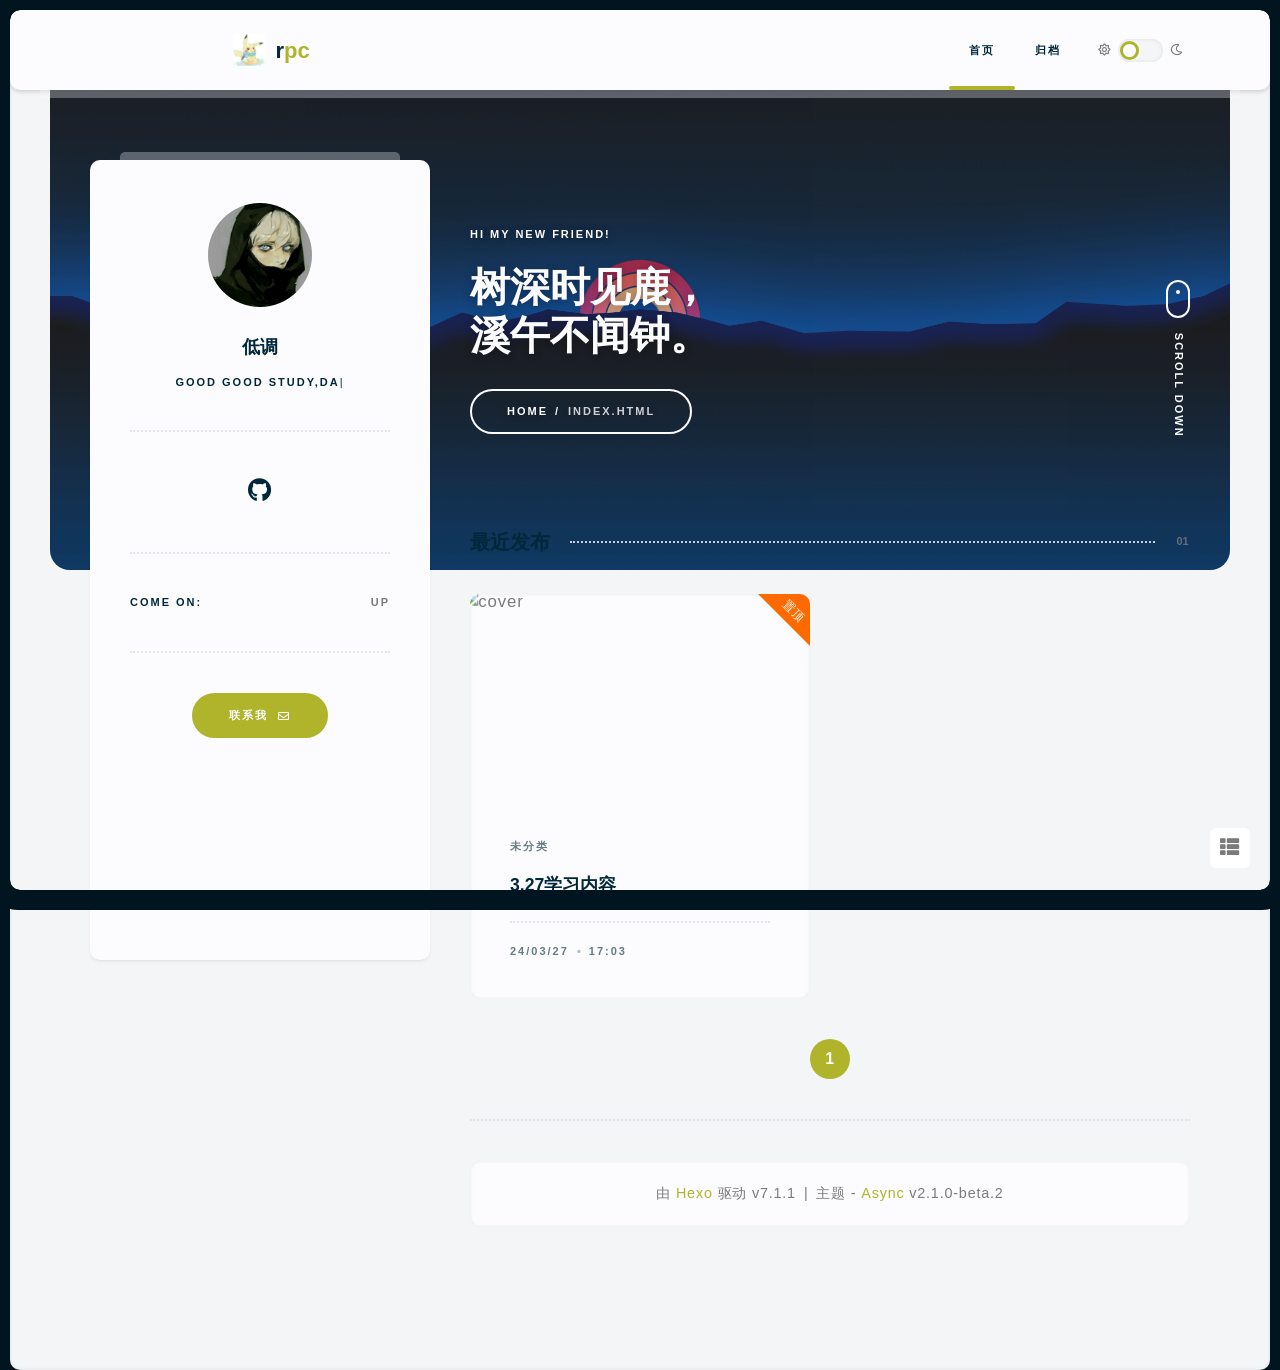
==== commit eab0aa0a: "Site updated: 2024-04-10 14:03:41" ====
--- a/index.html
+++ b/index.html
@@ -57,7 +57,7 @@
 
 <!-- Variable -->
 <script>window.ASYNC_CONFIG = {"hostname":"didiaoww.github.io","author":"rpc","root":"/","typed_text":[" good study,day day up"],"theme_version":"2.1.0-beta.2","theme":{"switch":true,"default":"style-light"},"favicon":{"logo":"/img/Image_1709825479120.jpg","icon16":"/img/Image_1709825479120.jpg","icon32":"/img/Image_1709825479120.jpg","appleTouchIcon":null,"webmanifest":null,"visibilitychange":false,"hidden":"/failure.ico","showText":"(/≧▽≦/)咦！又好了！","hideText":"(●—●)喔哟，崩溃啦！"},"i18n":{"placeholder":"搜索文章...","empty":"找不到您查询的内容: ${query}","hits":"找到 ${hits} 条结果","hits_time":"找到 ${hits} 条结果（用时 ${time} 毫秒）","author":"本文作者：","copyright_link":"本文链接：","copyright_license_title":"版权声明：","copyright_license_content":"本博客所有文章除特别声明外，均默认采用 undefined 许可协议。","copy_success":"复制成功","copy_failure":"复制失败","open_read_mode":"进入阅读模式","exit_read_mode":"退出阅读模式","notice_outdate_message":"距离上次更新已经 undefined 天了, 文章内容可能已经过时。","just":"刚刚","min":"分钟前","hour":"小时前","day":"天前","month":"个月前"},"swup":false,"plugin":{"flickr_justified_gallery":"https://unpkg.com/flickr-justified-gallery@latest/dist/fjGallery.min.js"},"icons":{"sun":"far fa-sun","moon":"far fa-moon","play":"fas fa-play","email":"far fa-envelope","next":"fas fa-arrow-right","calendar":"far fa-calendar-alt","clock":"far fa-clock","user":"far fa-user","back_top":"fas fa-arrow-up","close":"fas fa-times","search":"fas fa-search","reward":"fas fa-hand-holding-usd","user_tag":"fas fa-user-alt","toc_tag":"fas fa-th-list","read":"fas fa-book-reader","arrows":"fas fa-arrows-alt-h","double_arrows":"fas fa-angle-double-down","copy":"fas fa-copy"},"icontype":"font","highlight":{"plugin":"prismjs","theme":true,"copy":true,"lang":true,"title":"default","height_limit":false}};</script>
-<script id="async-page-config">window.PAGE_CONFIG = {"isPost":false,"isHome":true,"postUpdate":"2024-04-10 13:55:56"};</script>
+<script id="async-page-config">window.PAGE_CONFIG = {"isPost":false,"isHome":true,"postUpdate":"2024-04-10 14:03:38"};</script>
 
 <!-- Theme mode css -->
 <link data-swup-theme rel="stylesheet" href="/css/index.css?v=2.1.0-beta.2" id="trm-switch-style">
